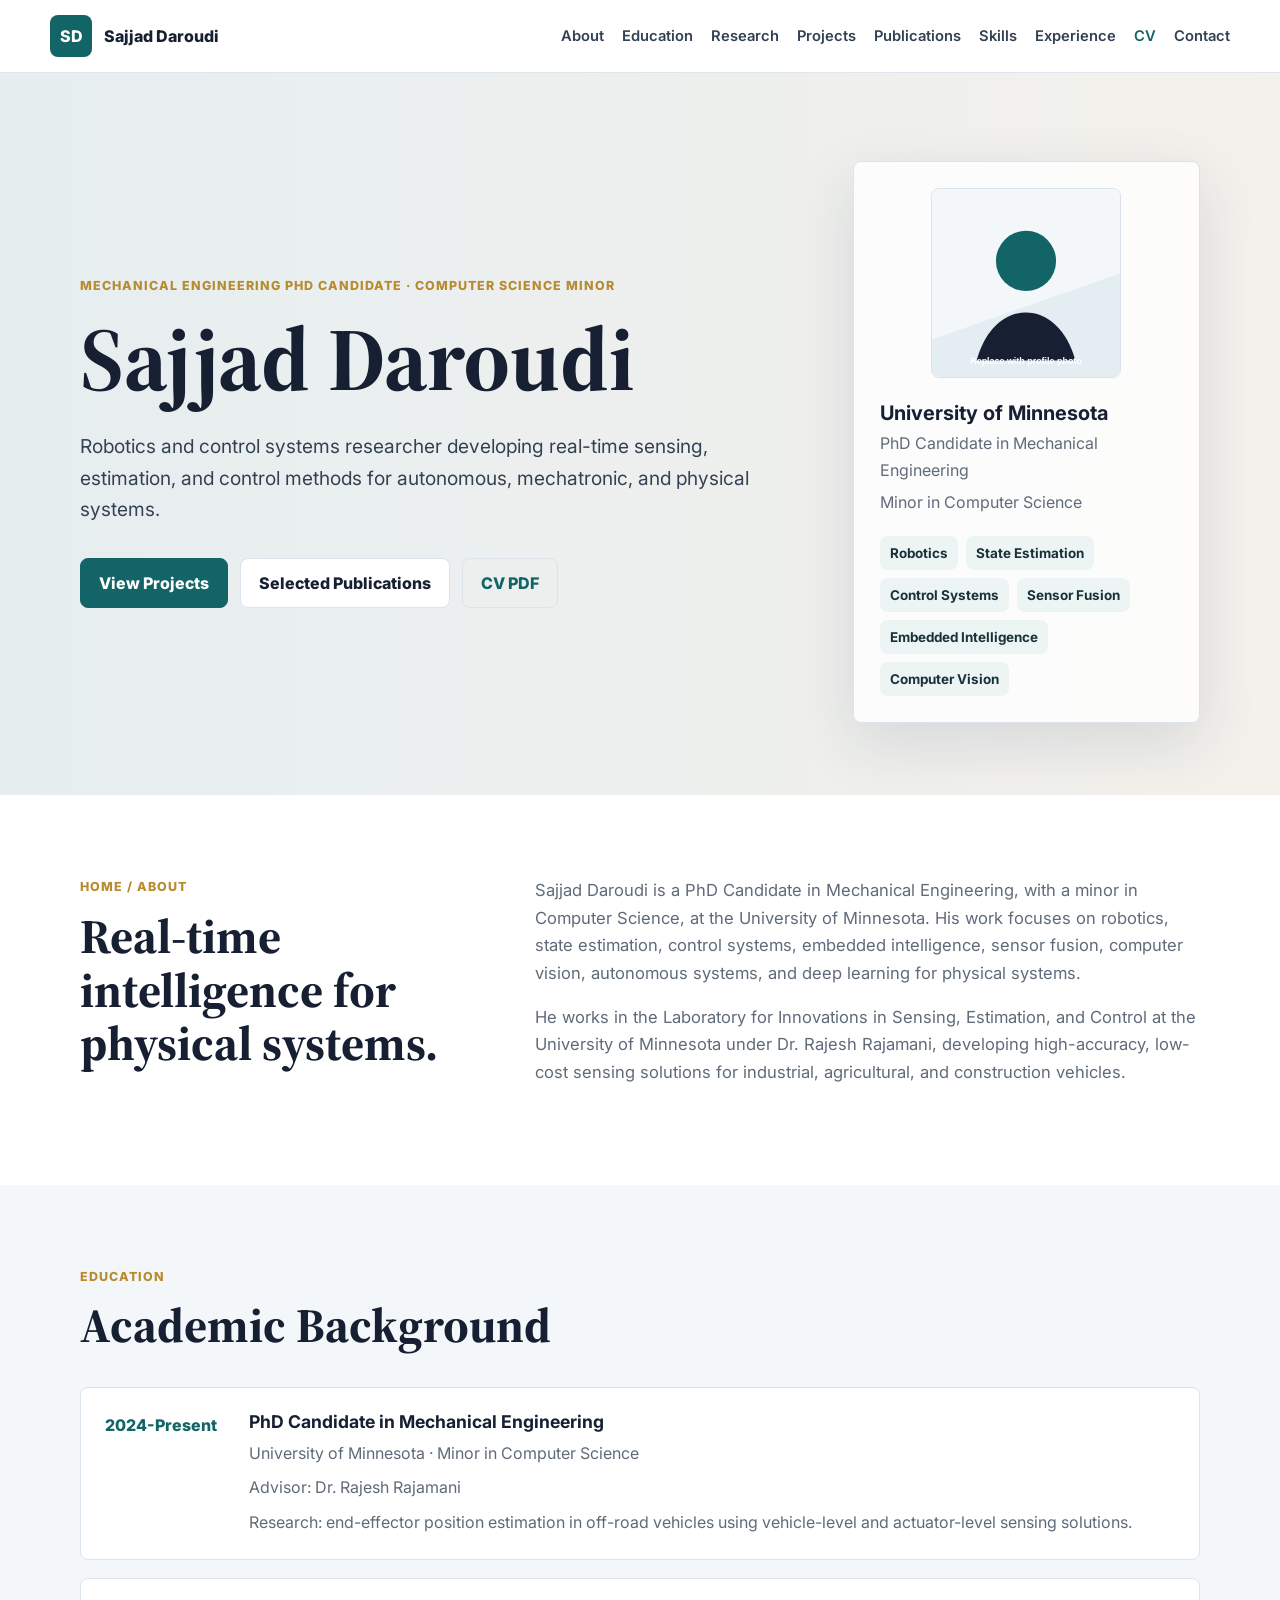
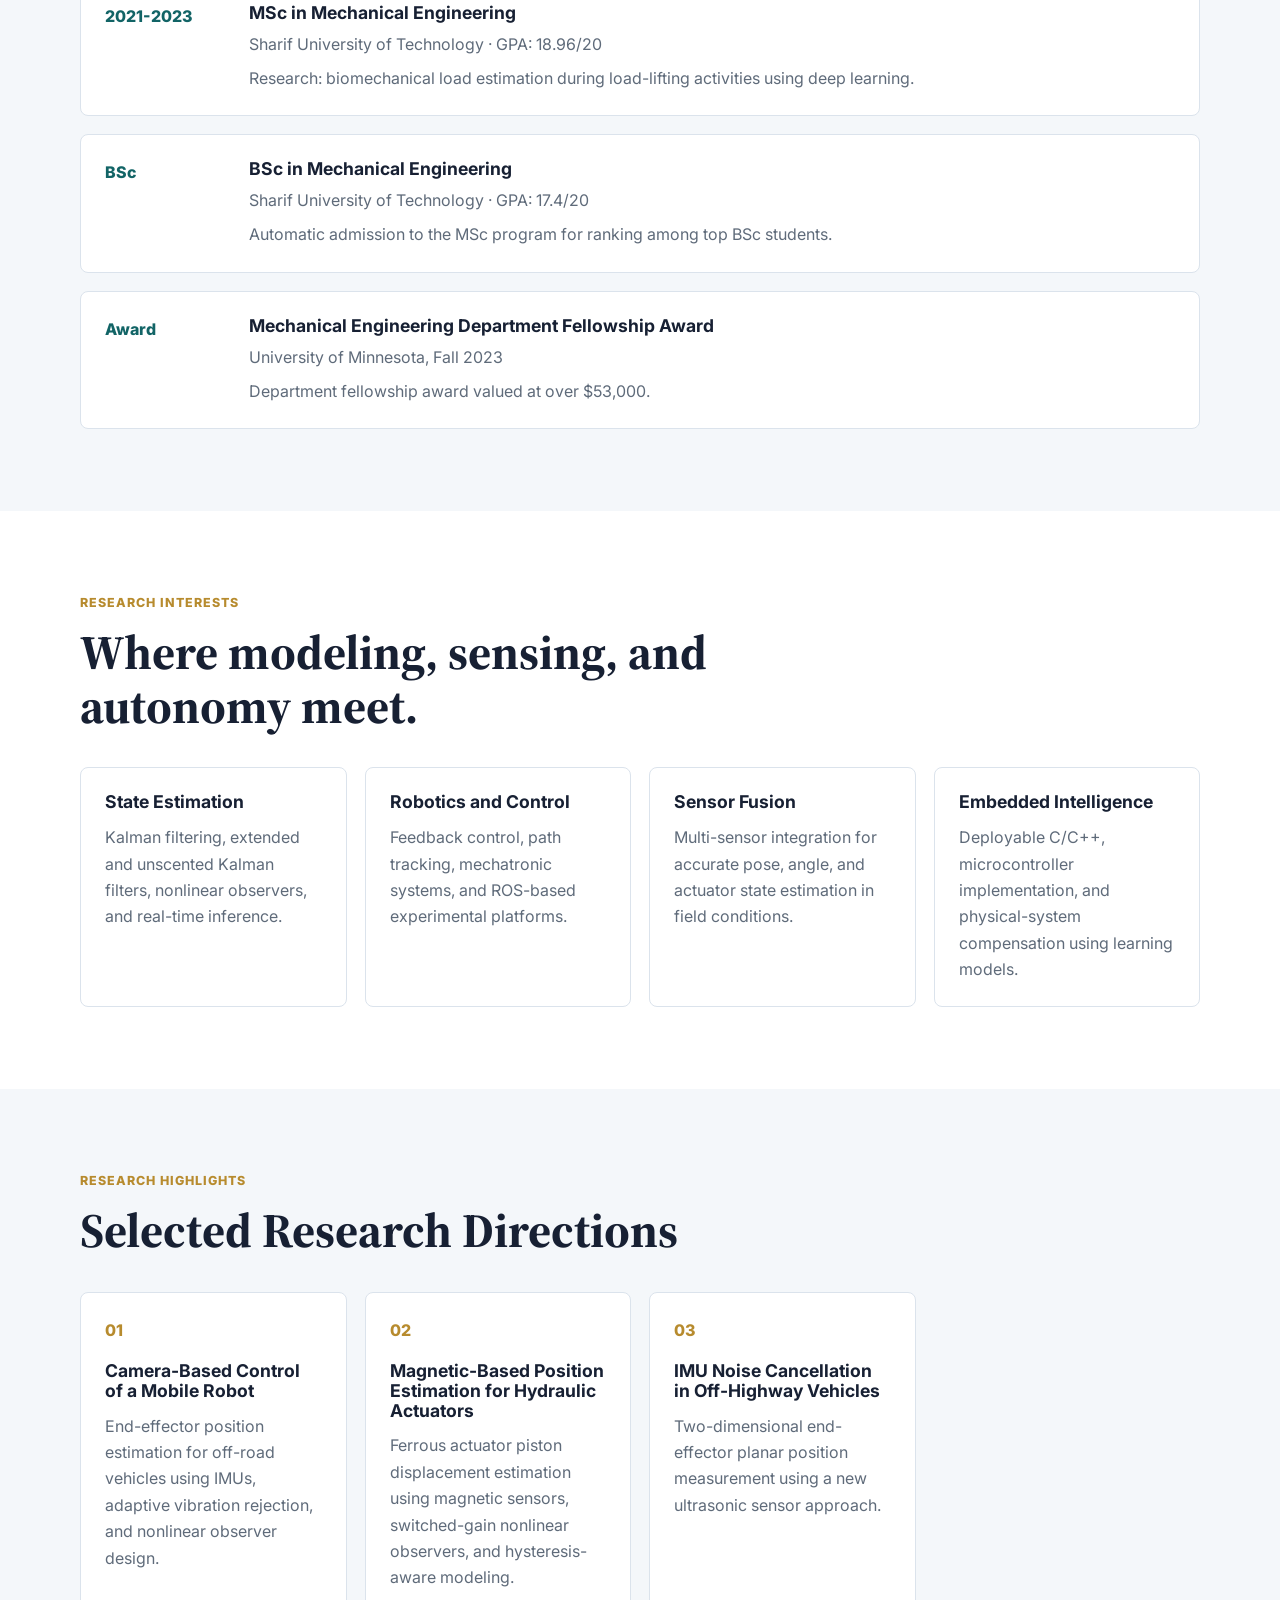
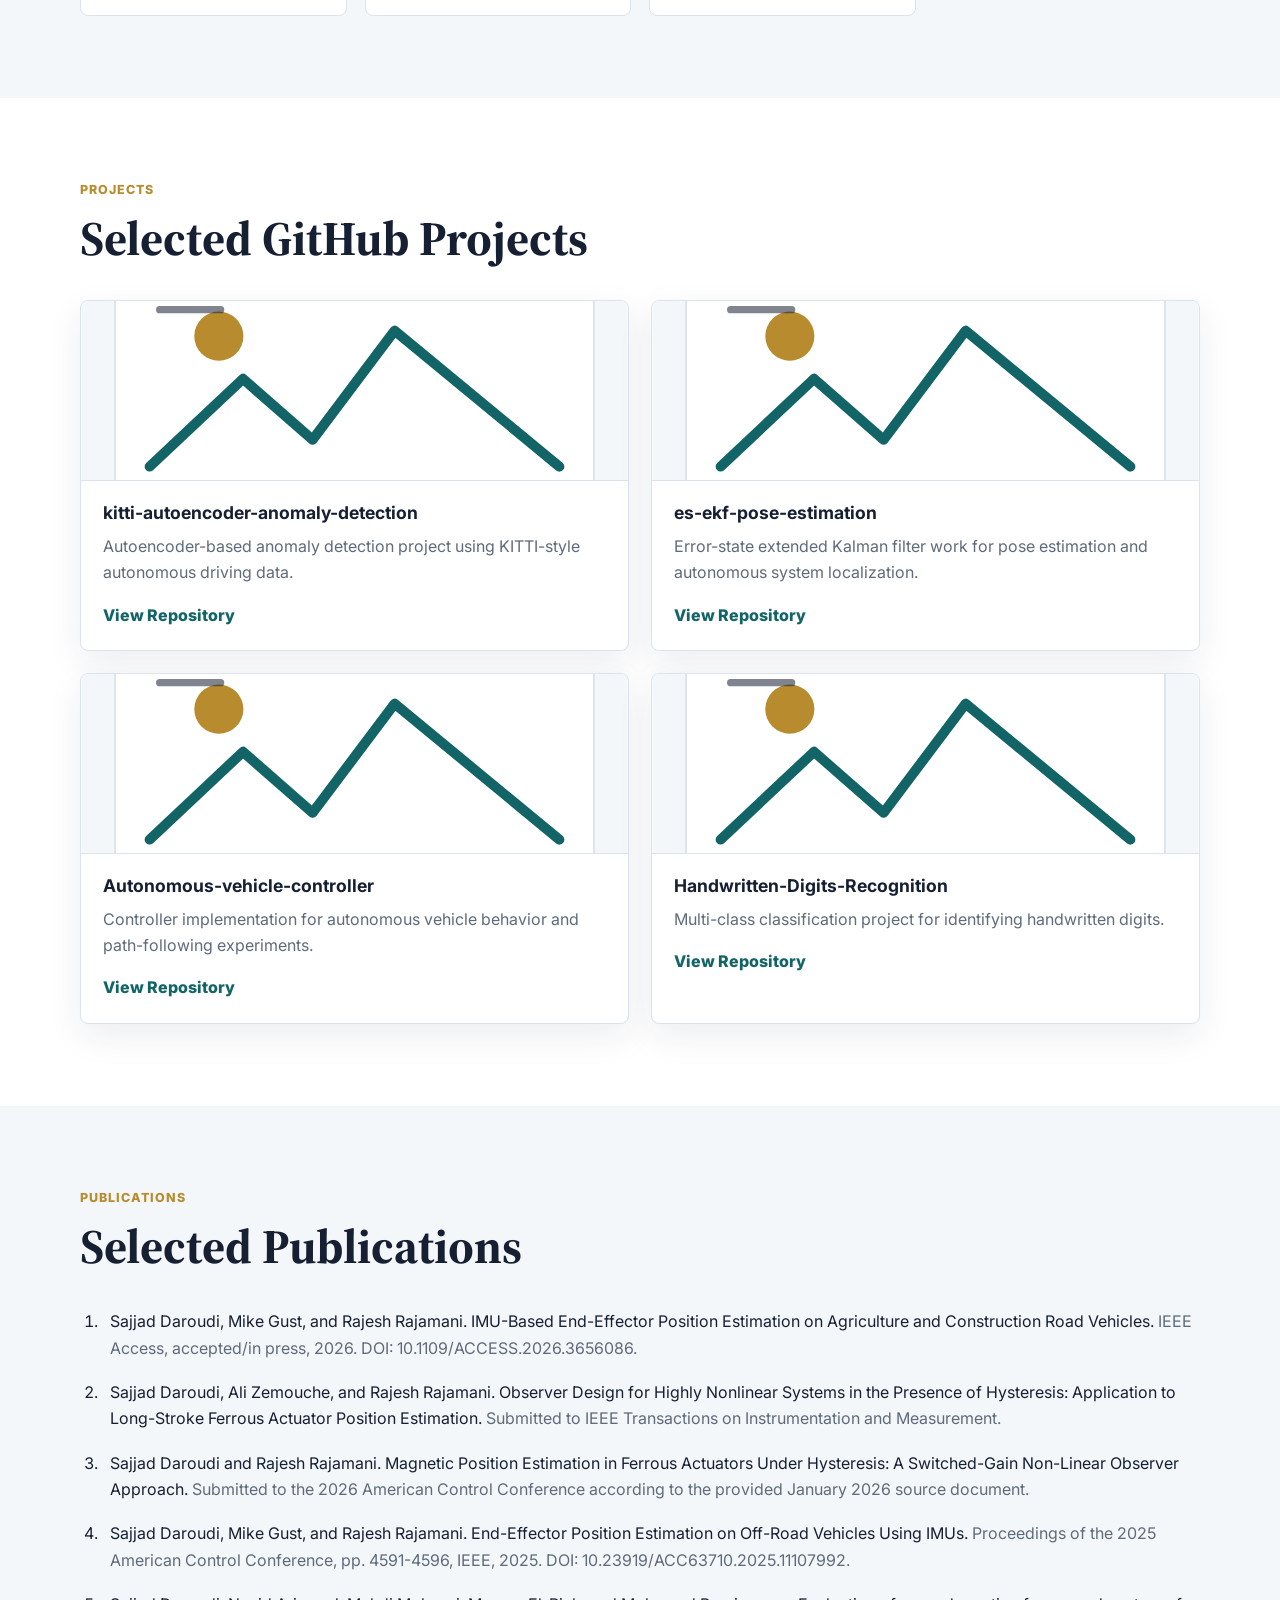
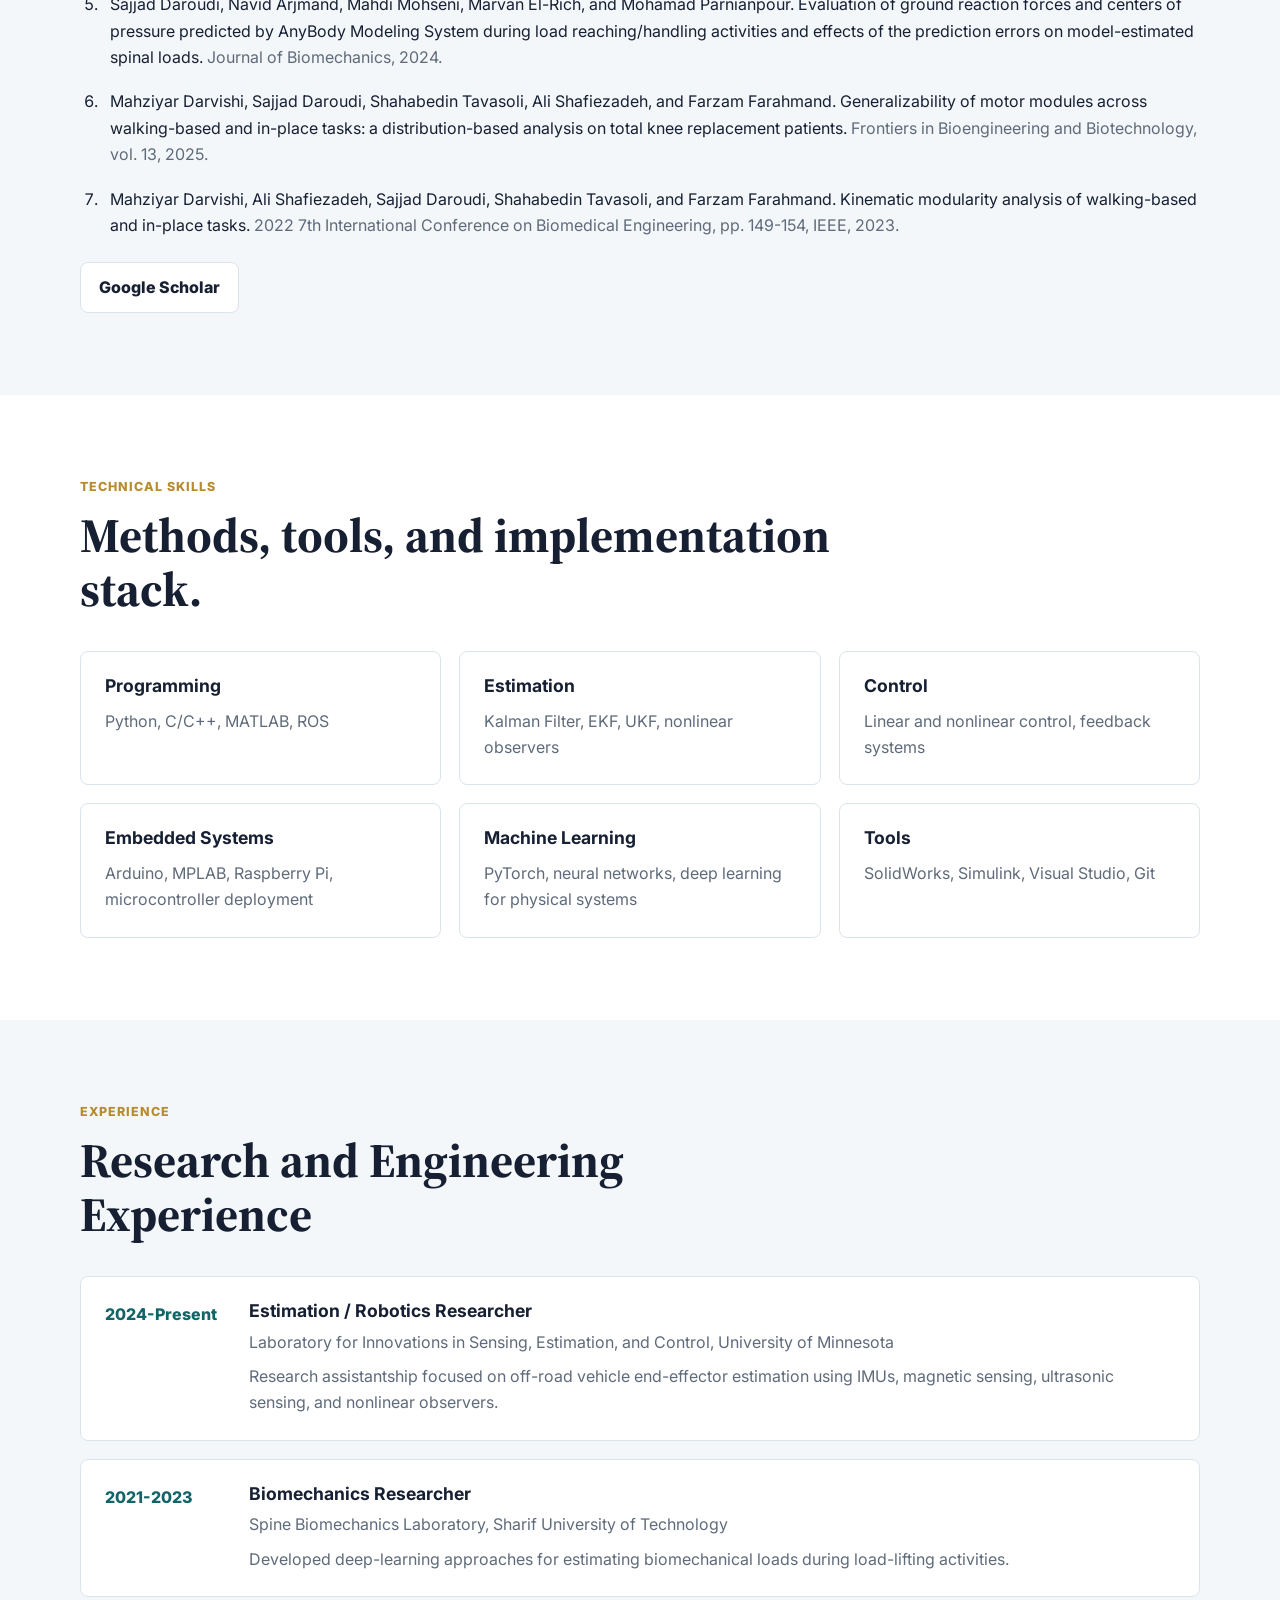
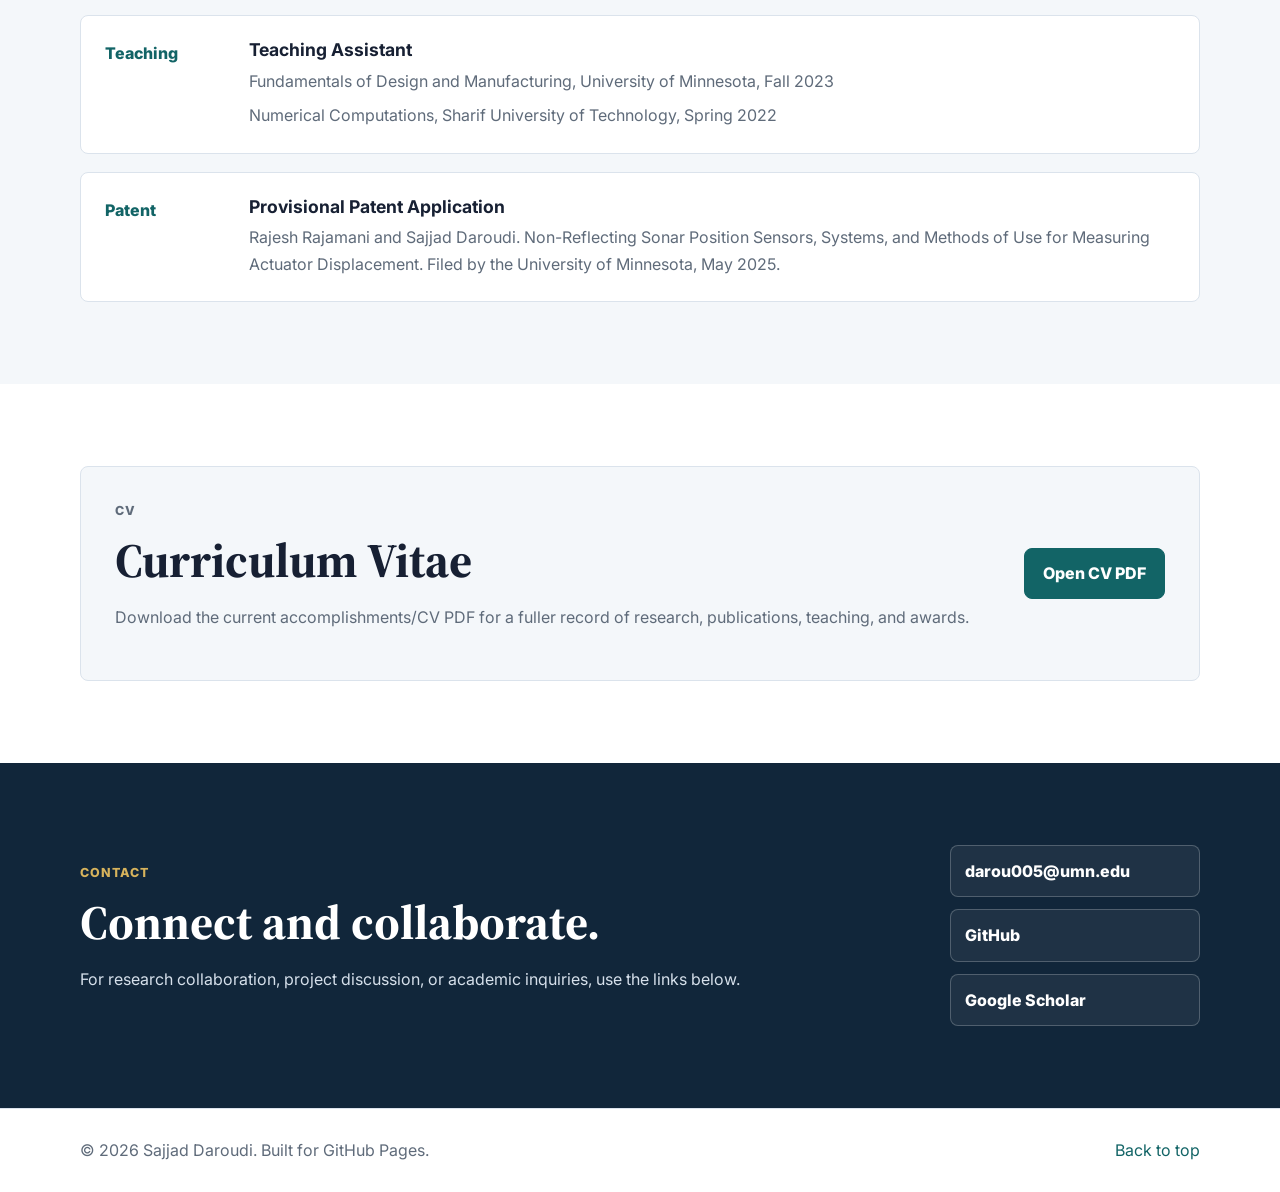
==== index.html @ 6f2cdea1 "Create portfolio website" ====
<!DOCTYPE html>
<html lang="en">
<head>
  <meta charset="UTF-8">
  <meta name="viewport" content="width=device-width, initial-scale=1.0">
  <meta name="description" content="Academic portfolio for Sajjad Daroudi, PhD Candidate in Mechanical Engineering at the University of Minnesota.">
  <title>Sajjad Daroudi | Robotics, Estimation, and Control</title>
  <link rel="preconnect" href="https://fonts.googleapis.com">
  <link rel="preconnect" href="https://fonts.gstatic.com" crossorigin>
  <link href="https://fonts.googleapis.com/css2?family=Inter:wght@400;500;600;700;800&family=Source+Serif+4:wght@600;700&display=swap" rel="stylesheet">
  <link rel="stylesheet" href="styles.css">
</head>
<body>
  <header class="site-header">
    <nav class="nav-shell" aria-label="Primary navigation">
      <a class="brand" href="#home" aria-label="Sajjad Daroudi home">
        <span class="brand-mark">SD</span>
        <span>Sajjad Daroudi</span>
      </a>
      <button class="nav-toggle" type="button" aria-expanded="false" aria-controls="site-menu">
        <span class="sr-only">Toggle navigation</span>
        <span></span>
        <span></span>
        <span></span>
      </button>
      <div class="nav-links" id="site-menu">
        <a href="#about">About</a>
        <a href="#education">Education</a>
        <a href="#research">Research</a>
        <a href="#projects">Projects</a>
        <a href="#publications">Publications</a>
        <a href="#skills">Skills</a>
        <a href="#experience">Experience</a>
        <a href="#cv">CV</a>
        <a href="#contact">Contact</a>
      </div>
    </nav>
  </header>

  <main>
    <section class="hero section-band" id="home">
      <div class="container hero-grid">
        <div class="hero-copy">
          <p class="eyebrow">Mechanical Engineering PhD Candidate · Computer Science Minor</p>
          <h1>Sajjad Daroudi</h1>
          <p class="lead">
            Robotics and control systems researcher developing real-time sensing,
            estimation, and control methods for autonomous, mechatronic, and
            physical systems.
          </p>
          <div class="hero-actions" aria-label="Primary links">
            <a class="button primary" href="#projects">View Projects</a>
            <a class="button secondary" href="#publications">Selected Publications</a>
            <a class="button ghost" href="assets/Sajjad_Daroudi_CV.pdf">CV PDF</a>
          </div>
        </div>
        <aside class="profile-panel" aria-label="Profile summary">
          <img class="profile-photo" src="assets/profile-placeholder.svg" alt="Profile photo placeholder for Sajjad Daroudi">
          <div>
            <h2>University of Minnesota</h2>
            <p>PhD Candidate in Mechanical Engineering</p>
            <p>Minor in Computer Science</p>
          </div>
          <div class="focus-list">
            <span>Robotics</span>
            <span>State Estimation</span>
            <span>Control Systems</span>
            <span>Sensor Fusion</span>
            <span>Embedded Intelligence</span>
            <span>Computer Vision</span>
          </div>
        </aside>
      </div>
    </section>

    <section class="section" id="about">
      <div class="container two-column">
        <div>
          <p class="section-kicker">Home / About</p>
          <h2>Real-time intelligence for physical systems.</h2>
        </div>
        <div class="content-block">
          <p>
            Sajjad Daroudi is a PhD Candidate in Mechanical Engineering, with a
            minor in Computer Science, at the University of Minnesota. His work
            focuses on robotics, state estimation, control systems, embedded
            intelligence, sensor fusion, computer vision, autonomous systems,
            and deep learning for physical systems.
          </p>
          <p>
            He works in the Laboratory for Innovations in Sensing, Estimation,
            and Control at the University of Minnesota under Dr. Rajesh Rajamani,
            developing high-accuracy, low-cost sensing solutions for industrial,
            agricultural, and construction vehicles.
          </p>
        </div>
      </div>
    </section>

    <section class="section muted" id="education">
      <div class="container">
        <div class="section-heading">
          <p class="section-kicker">Education</p>
          <h2>Academic Background</h2>
        </div>
        <div class="timeline">
          <article class="timeline-item">
            <span class="timeline-date">2024-Present</span>
            <div>
              <h3>PhD Candidate in Mechanical Engineering</h3>
              <p>University of Minnesota · Minor in Computer Science</p>
              <p>Advisor: Dr. Rajesh Rajamani</p>
              <p>Research: end-effector position estimation in off-road vehicles using vehicle-level and actuator-level sensing solutions.</p>
            </div>
          </article>
          <article class="timeline-item">
            <span class="timeline-date">2021-2023</span>
            <div>
              <h3>MSc in Mechanical Engineering</h3>
              <p>Sharif University of Technology · GPA: 18.96/20</p>
              <p>Research: biomechanical load estimation during load-lifting activities using deep learning.</p>
            </div>
          </article>
          <article class="timeline-item">
            <span class="timeline-date">BSc</span>
            <div>
              <h3>BSc in Mechanical Engineering</h3>
              <p>Sharif University of Technology · GPA: 17.4/20</p>
              <p>Automatic admission to the MSc program for ranking among top BSc students.</p>
            </div>
          </article>
          <article class="timeline-item">
            <span class="timeline-date">Award</span>
            <div>
              <h3>Mechanical Engineering Department Fellowship Award</h3>
              <p>University of Minnesota, Fall 2023</p>
              <p>Department fellowship award valued at over $53,000.</p>
            </div>
          </article>
        </div>
      </div>
    </section>

    <section class="section" id="research">
      <div class="container">
        <div class="section-heading">
          <p class="section-kicker">Research Interests</p>
          <h2>Where modeling, sensing, and autonomy meet.</h2>
        </div>
        <div class="interest-grid">
          <article>
            <h3>State Estimation</h3>
            <p>Kalman filtering, extended and unscented Kalman filters, nonlinear observers, and real-time inference.</p>
          </article>
          <article>
            <h3>Robotics and Control</h3>
            <p>Feedback control, path tracking, mechatronic systems, and ROS-based experimental platforms.</p>
          </article>
          <article>
            <h3>Sensor Fusion</h3>
            <p>Multi-sensor integration for accurate pose, angle, and actuator state estimation in field conditions.</p>
          </article>
          <article>
            <h3>Embedded Intelligence</h3>
            <p>Deployable C/C++, microcontroller implementation, and physical-system compensation using learning models.</p>
          </article>
        </div>
      </div>
    </section>

    <section class="section muted" id="highlights">
      <div class="container">
        <div class="section-heading">
          <p class="section-kicker">Research Highlights</p>
          <h2>Selected Research Directions</h2>
        </div>
        <div class="highlight-grid">
          <article class="highlight-card">
            <span>01</span>
            <h3>Camera-Based Control of a Mobile Robot</h3>
            <p>End-effector position estimation for off-road vehicles using IMUs, adaptive vibration rejection, and nonlinear observer design.</p>
          </article>
          <article class="highlight-card">
            <span>02</span>
            <h3>Magnetic-Based Position Estimation for Hydraulic Actuators</h3>
            <p>Ferrous actuator piston displacement estimation using magnetic sensors, switched-gain nonlinear observers, and hysteresis-aware modeling.</p>
          </article>
          <article class="highlight-card">
            <span>03</span>
            <h3>IMU Noise Cancellation in Off-Highway Vehicles</h3>
            <p>Two-dimensional end-effector planar position measurement using a new ultrasonic sensor approach.</p>
          </article>
        </div>
      </div>
    </section>

    <section class="section" id="projects">
      <div class="container">
        <div class="section-heading">
          <p class="section-kicker">Projects</p>
          <h2>Selected GitHub Projects</h2>
        </div>
        <div class="project-grid">
          <article class="project-card">
            <img src="assets/project-placeholder.svg" alt="Project image placeholder">
            <div>
              <h3>kitti-autoencoder-anomaly-detection</h3>
              <p>Autoencoder-based anomaly detection project using KITTI-style autonomous driving data.</p>
              <a href="https://github.com/SajjadDaroudi/kitti-autoencoder-anomaly-detection">View Repository</a>
            </div>
          </article>
          <article class="project-card">
            <img src="assets/project-placeholder.svg" alt="Project image placeholder">
            <div>
              <h3>es-ekf-pose-estimation</h3>
              <p>Error-state extended Kalman filter work for pose estimation and autonomous system localization.</p>
              <a href="https://github.com/SajjadDaroudi/es-ekf-pose-estimation">View Repository</a>
            </div>
          </article>
          <article class="project-card">
            <img src="assets/project-placeholder.svg" alt="Project image placeholder">
            <div>
              <h3>Autonomous-vehicle-controller</h3>
              <p>Controller implementation for autonomous vehicle behavior and path-following experiments.</p>
              <a href="https://github.com/SajjadDaroudi/Autonomous-vehicle-controller">View Repository</a>
            </div>
          </article>
          <article class="project-card">
            <img src="assets/project-placeholder.svg" alt="Project image placeholder">
            <div>
              <h3>Handwritten-Digits-Recognition</h3>
              <p>Multi-class classification project for identifying handwritten digits.</p>
              <a href="https://github.com/SajjadDaroudi/Handwritten-Digits-Recognition">View Repository</a>
            </div>
          </article>
        </div>
      </div>
    </section>

    <section class="section muted" id="publications">
      <div class="container">
        <div class="section-heading">
          <p class="section-kicker">Publications</p>
          <h2>Selected Publications</h2>
        </div>
        <ol class="publication-list">
          <li>Sajjad Daroudi, Mike Gust, and Rajesh Rajamani. IMU-Based End-Effector Position Estimation on Agriculture and Construction Road Vehicles. <span>IEEE Access, accepted/in press, 2026. DOI: 10.1109/ACCESS.2026.3656086.</span></li>
          <li>Sajjad Daroudi, Ali Zemouche, and Rajesh Rajamani. Observer Design for Highly Nonlinear Systems in the Presence of Hysteresis: Application to Long-Stroke Ferrous Actuator Position Estimation. <span>Submitted to IEEE Transactions on Instrumentation and Measurement.</span></li>
          <li>Sajjad Daroudi and Rajesh Rajamani. Magnetic Position Estimation in Ferrous Actuators Under Hysteresis: A Switched-Gain Non-Linear Observer Approach. <span>Submitted to the 2026 American Control Conference according to the provided January 2026 source document.</span></li>
          <li>Sajjad Daroudi, Mike Gust, and Rajesh Rajamani. End-Effector Position Estimation on Off-Road Vehicles Using IMUs. <span>Proceedings of the 2025 American Control Conference, pp. 4591-4596, IEEE, 2025. DOI: 10.23919/ACC63710.2025.11107992.</span></li>
          <li>Sajjad Daroudi, Navid Arjmand, Mahdi Mohseni, Marvan El-Rich, and Mohamad Parnianpour. Evaluation of ground reaction forces and centers of pressure predicted by AnyBody Modeling System during load reaching/handling activities and effects of the prediction errors on model-estimated spinal loads. <span>Journal of Biomechanics, 2024.</span></li>
          <li>Mahziyar Darvishi, Sajjad Daroudi, Shahabedin Tavasoli, Ali Shafiezadeh, and Farzam Farahmand. Generalizability of motor modules across walking-based and in-place tasks: a distribution-based analysis on total knee replacement patients. <span>Frontiers in Bioengineering and Biotechnology, vol. 13, 2025.</span></li>
          <li>Mahziyar Darvishi, Ali Shafiezadeh, Sajjad Daroudi, Shahabedin Tavasoli, and Farzam Farahmand. Kinematic modularity analysis of walking-based and in-place tasks. <span>2022 7th International Conference on Biomedical Engineering, pp. 149-154, IEEE, 2023.</span></li>
        </ol>
        <div class="publication-actions">
          <a class="button secondary" href="https://scholar.google.com/citations?user=tFuZYSwAAAAJ&hl=en">Google Scholar</a>
        </div>
      </div>
    </section>

    <section class="section" id="skills">
      <div class="container">
        <div class="section-heading">
          <p class="section-kicker">Technical Skills</p>
          <h2>Methods, tools, and implementation stack.</h2>
        </div>
        <div class="skills-grid">
          <div>
            <h3>Programming</h3>
            <p>Python, C/C++, MATLAB, ROS</p>
          </div>
          <div>
            <h3>Estimation</h3>
            <p>Kalman Filter, EKF, UKF, nonlinear observers</p>
          </div>
          <div>
            <h3>Control</h3>
            <p>Linear and nonlinear control, feedback systems</p>
          </div>
          <div>
            <h3>Embedded Systems</h3>
            <p>Arduino, MPLAB, Raspberry Pi, microcontroller deployment</p>
          </div>
          <div>
            <h3>Machine Learning</h3>
            <p>PyTorch, neural networks, deep learning for physical systems</p>
          </div>
          <div>
            <h3>Tools</h3>
            <p>SolidWorks, Simulink, Visual Studio, Git</p>
          </div>
        </div>
      </div>
    </section>

    <section class="section muted" id="experience">
      <div class="container">
        <div class="section-heading">
          <p class="section-kicker">Experience</p>
          <h2>Research and Engineering Experience</h2>
        </div>
        <div class="timeline">
          <article class="timeline-item">
            <span class="timeline-date">2024-Present</span>
            <div>
              <h3>Estimation / Robotics Researcher</h3>
              <p>Laboratory for Innovations in Sensing, Estimation, and Control, University of Minnesota</p>
              <p>Research assistantship focused on off-road vehicle end-effector estimation using IMUs, magnetic sensing, ultrasonic sensing, and nonlinear observers.</p>
            </div>
          </article>
          <article class="timeline-item">
            <span class="timeline-date">2021-2023</span>
            <div>
              <h3>Biomechanics Researcher</h3>
              <p>Spine Biomechanics Laboratory, Sharif University of Technology</p>
              <p>Developed deep-learning approaches for estimating biomechanical loads during load-lifting activities.</p>
            </div>
          </article>
          <article class="timeline-item">
            <span class="timeline-date">Teaching</span>
            <div>
              <h3>Teaching Assistant</h3>
              <p>Fundamentals of Design and Manufacturing, University of Minnesota, Fall 2023</p>
              <p>Numerical Computations, Sharif University of Technology, Spring 2022</p>
            </div>
          </article>
          <article class="timeline-item">
            <span class="timeline-date">Patent</span>
            <div>
              <h3>Provisional Patent Application</h3>
              <p>Rajesh Rajamani and Sajjad Daroudi. Non-Reflecting Sonar Position Sensors, Systems, and Methods of Use for Measuring Actuator Displacement. Filed by the University of Minnesota, May 2025.</p>
            </div>
          </article>
        </div>
      </div>
    </section>

    <section class="section" id="cv">
      <div class="container cv-panel">
        <div>
          <p class="section-kicker">CV</p>
          <h2>Curriculum Vitae</h2>
          <p>Download the current accomplishments/CV PDF for a fuller record of research, publications, teaching, and awards.</p>
        </div>
        <a class="button primary" href="assets/Sajjad_Daroudi_CV.pdf">Open CV PDF</a>
      </div>
    </section>

    <section class="section contact-section" id="contact">
      <div class="container contact-grid">
        <div>
          <p class="section-kicker">Contact</p>
          <h2>Connect and collaborate.</h2>
          <p>For research collaboration, project discussion, or academic inquiries, use the links below.</p>
        </div>
        <div class="contact-links">
          <a href="mailto:darou005@umn.edu">darou005@umn.edu</a>
          <a href="https://github.com/SajjadDaroudi">GitHub</a>
          <a href="https://scholar.google.com/citations?user=tFuZYSwAAAAJ&hl=en">Google Scholar</a>
        </div>
      </div>
    </section>
  </main>

  <footer class="site-footer">
    <div class="container footer-inner">
      <p>&copy; 2026 Sajjad Daroudi. Built for GitHub Pages.</p>
      <a href="#home">Back to top</a>
    </div>
  </footer>

  <script src="script.js"></script>
</body>
</html>
---- styles.css ----
:root {
  --ink: #172033;
  --muted: #5f6b7a;
  --line: #dbe3ec;
  --paper: #ffffff;
  --soft: #f4f7fa;
  --accent: #126466;
  --accent-strong: #0b4f52;
  --gold: #b78b2e;
  --shadow: 0 20px 60px rgba(24, 39, 75, 0.12);
}

* {
  box-sizing: border-box;
}

html {
  scroll-behavior: smooth;
}

body {
  margin: 0;
  color: var(--ink);
  background: var(--paper);
  font-family: "Inter", Arial, sans-serif;
  line-height: 1.65;
}

img {
  max-width: 100%;
  display: block;
}

a {
  color: var(--accent);
  text-decoration: none;
}

a:hover {
  color: var(--accent-strong);
}

.container {
  width: min(1120px, calc(100% - 40px));
  margin: 0 auto;
}

.sr-only {
  position: absolute;
  width: 1px;
  height: 1px;
  padding: 0;
  margin: -1px;
  overflow: hidden;
  clip: rect(0, 0, 0, 0);
  white-space: nowrap;
  border: 0;
}

.site-header {
  position: sticky;
  top: 0;
  z-index: 10;
  background: rgba(255, 255, 255, 0.94);
  border-bottom: 1px solid rgba(219, 227, 236, 0.9);
  backdrop-filter: blur(16px);
}

.nav-shell {
  width: min(1180px, calc(100% - 32px));
  min-height: 72px;
  margin: 0 auto;
  display: flex;
  align-items: center;
  justify-content: space-between;
  gap: 24px;
}

.brand {
  display: inline-flex;
  align-items: center;
  gap: 12px;
  color: var(--ink);
  font-weight: 800;
  letter-spacing: 0;
}

.brand-mark {
  width: 42px;
  height: 42px;
  display: inline-grid;
  place-items: center;
  border-radius: 8px;
  color: #fff;
  background: var(--accent);
  font-weight: 800;
}

.nav-links {
  display: flex;
  align-items: center;
  gap: 18px;
  font-size: 0.92rem;
  font-weight: 600;
}

.nav-links a {
  color: #334155;
}

.nav-links a.active,
.nav-links a:hover {
  color: var(--accent);
}

.nav-toggle {
  display: none;
  width: 44px;
  height: 44px;
  border: 1px solid var(--line);
  border-radius: 8px;
  background: #fff;
}

.nav-toggle span:not(.sr-only) {
  display: block;
  width: 18px;
  height: 2px;
  margin: 4px auto;
  background: var(--ink);
}

.section-band {
  background:
    linear-gradient(90deg, rgba(18, 100, 102, 0.08), rgba(183, 139, 46, 0.08)),
    #f8fafc;
}

.hero {
  padding: 88px 0 72px;
}

.hero-grid {
  display: grid;
  grid-template-columns: minmax(0, 1.35fr) minmax(300px, 0.65fr);
  align-items: center;
  gap: 52px;
}

.eyebrow,
.section-kicker {
  margin: 0 0 12px;
  color: var(--gold);
  font-weight: 800;
  text-transform: uppercase;
  font-size: 0.78rem;
  letter-spacing: 0.08em;
}

h1,
h2,
h3 {
  margin: 0;
  line-height: 1.12;
}

h1,
h2 {
  font-family: "Source Serif 4", Georgia, serif;
}

h1 {
  max-width: 840px;
  font-size: clamp(3rem, 7vw, 5.6rem);
}

h2 {
  font-size: clamp(2rem, 4vw, 3rem);
}

h3 {
  font-size: 1.1rem;
}

.lead {
  max-width: 740px;
  margin: 22px 0 0;
  color: #344154;
  font-size: 1.2rem;
}

.hero-actions {
  display: flex;
  flex-wrap: wrap;
  gap: 12px;
  margin-top: 32px;
}

.button {
  min-height: 46px;
  display: inline-flex;
  align-items: center;
  justify-content: center;
  padding: 11px 18px;
  border-radius: 8px;
  border: 1px solid var(--line);
  font-weight: 800;
}

.button.primary {
  color: #fff;
  background: var(--accent);
  border-color: var(--accent);
}

.button.primary:hover {
  color: #fff;
  background: var(--accent-strong);
}

.button.secondary {
  color: var(--ink);
  background: #fff;
}

.button.ghost {
  color: var(--accent);
  background: transparent;
}

.profile-panel {
  padding: 26px;
  border: 1px solid var(--line);
  border-radius: 8px;
  background: rgba(255, 255, 255, 0.82);
  box-shadow: var(--shadow);
}

.profile-photo {
  width: 190px;
  aspect-ratio: 1;
  margin: 0 auto 24px;
  border-radius: 8px;
  object-fit: cover;
  border: 1px solid var(--line);
}

.profile-panel h2 {
  font-family: "Inter", Arial, sans-serif;
  font-size: 1.25rem;
}

.profile-panel p {
  margin: 6px 0;
  color: var(--muted);
}

.focus-list {
  display: flex;
  flex-wrap: wrap;
  gap: 8px;
  margin-top: 20px;
}

.focus-list span {
  padding: 6px 10px;
  border-radius: 8px;
  color: #18323a;
  background: #edf4f4;
  font-size: 0.84rem;
  font-weight: 700;
}

.section {
  padding: 82px 0;
}

.muted {
  background: var(--soft);
}

.two-column {
  display: grid;
  grid-template-columns: minmax(240px, 0.75fr) minmax(0, 1.25fr);
  gap: 56px;
}

.content-block p,
.section-heading + p {
  margin-top: 0;
  color: var(--muted);
  font-size: 1.04rem;
}

.section-heading {
  max-width: 780px;
  margin-bottom: 34px;
}

.timeline {
  display: grid;
  gap: 18px;
}

.timeline-item {
  display: grid;
  grid-template-columns: 120px 1fr;
  gap: 24px;
  padding: 24px;
  border: 1px solid var(--line);
  border-radius: 8px;
  background: #fff;
}

.timeline-date {
  color: var(--accent);
  font-weight: 800;
}

.timeline-item p {
  margin: 8px 0 0;
  color: var(--muted);
}

.placeholder {
  color: #7a6a3a;
  font-style: italic;
}

.interest-grid,
.highlight-grid,
.skills-grid {
  display: grid;
  grid-template-columns: repeat(4, 1fr);
  gap: 18px;
}

.interest-grid article,
.highlight-card,
.skills-grid div {
  padding: 24px;
  border: 1px solid var(--line);
  border-radius: 8px;
  background: #fff;
}

.interest-grid p,
.highlight-card p,
.skills-grid p {
  margin: 12px 0 0;
  color: var(--muted);
}

.highlight-card span {
  display: block;
  margin-bottom: 18px;
  color: var(--gold);
  font-weight: 800;
}

.project-grid {
  display: grid;
  grid-template-columns: repeat(2, 1fr);
  gap: 22px;
}

.project-card {
  overflow: hidden;
  border: 1px solid var(--line);
  border-radius: 8px;
  background: #fff;
  box-shadow: 0 12px 35px rgba(24, 39, 75, 0.08);
}

.project-card img {
  width: 100%;
  height: 180px;
  object-fit: cover;
  border-bottom: 1px solid var(--line);
}

.project-card div {
  padding: 22px;
}

.project-card p {
  margin: 10px 0 16px;
  color: var(--muted);
}

.project-card a {
  font-weight: 800;
}

.publication-list {
  display: grid;
  gap: 18px;
  margin: 0 0 18px;
  padding-left: 22px;
}

.publication-list li {
  padding-left: 8px;
}

.publication-list span {
  color: var(--muted);
}

.publication-actions {
  margin-top: 24px;
}

.skills-grid {
  grid-template-columns: repeat(3, 1fr);
}

.cv-panel,
.contact-grid,
.footer-inner {
  display: flex;
  align-items: center;
  justify-content: space-between;
  gap: 28px;
}

.cv-panel {
  padding: 34px;
  border: 1px solid var(--line);
  border-radius: 8px;
  background: var(--soft);
}

.cv-panel p,
.contact-grid p {
  color: var(--muted);
}

.contact-section {
  color: #fff;
  background: #11263a;
}

.contact-section .section-kicker {
  color: #d7b35c;
}

.contact-section p {
  color: #d6e0eb;
}

.contact-links {
  display: grid;
  gap: 12px;
  min-width: 250px;
}

.contact-links a {
  padding: 12px 14px;
  border: 1px solid rgba(255, 255, 255, 0.22);
  border-radius: 8px;
  color: #fff;
  background: rgba(255, 255, 255, 0.06);
  font-weight: 800;
}

.site-footer {
  padding: 28px 0;
  border-top: 1px solid var(--line);
  color: var(--muted);
}

.footer-inner p {
  margin: 0;
}

@media (max-width: 980px) {
  .hero-grid,
  .two-column,
  .contact-grid {
    grid-template-columns: 1fr;
  }

  .interest-grid,
  .highlight-grid,
  .skills-grid {
    grid-template-columns: repeat(2, 1fr);
  }

  .nav-toggle {
    display: block;
  }

  .nav-links {
    position: absolute;
    top: 72px;
    right: 16px;
    left: 16px;
    display: none;
    flex-direction: column;
    align-items: stretch;
    padding: 18px;
    border: 1px solid var(--line);
    border-radius: 8px;
    background: #fff;
    box-shadow: var(--shadow);
  }

  .nav-links.open {
    display: flex;
  }

  .nav-links a {
    padding: 8px 0;
  }
}

@media (max-width: 700px) {
  .container {
    width: min(100% - 28px, 1120px);
  }

  .hero,
  .section {
    padding: 58px 0;
  }

  .project-grid,
  .interest-grid,
  .highlight-grid,
  .skills-grid {
    grid-template-columns: 1fr;
  }

  .timeline-item,
  .cv-panel,
  .footer-inner {
    display: block;
  }

  .timeline-date {
    display: block;
    margin-bottom: 12px;
  }

  .cv-panel .button {
    margin-top: 18px;
    width: 100%;
  }

  .hero-actions .button {
    width: 100%;
  }
}
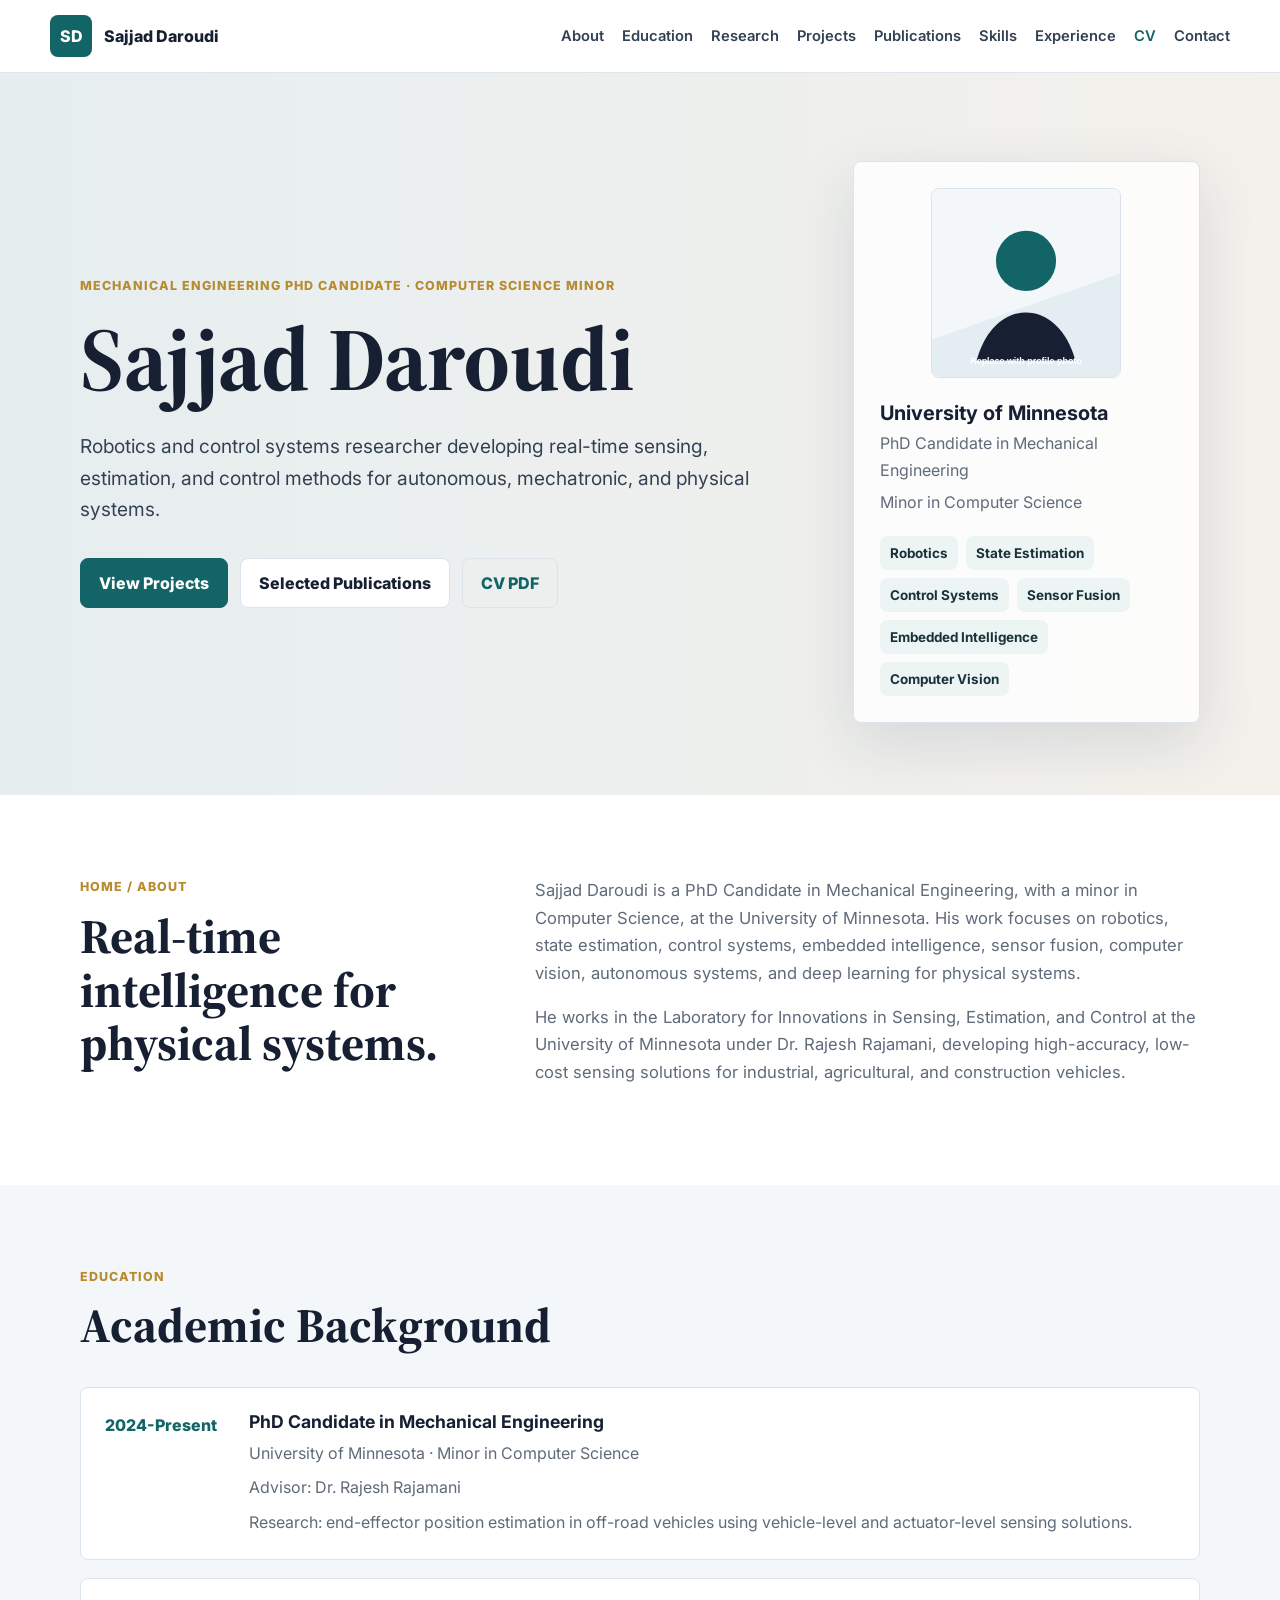
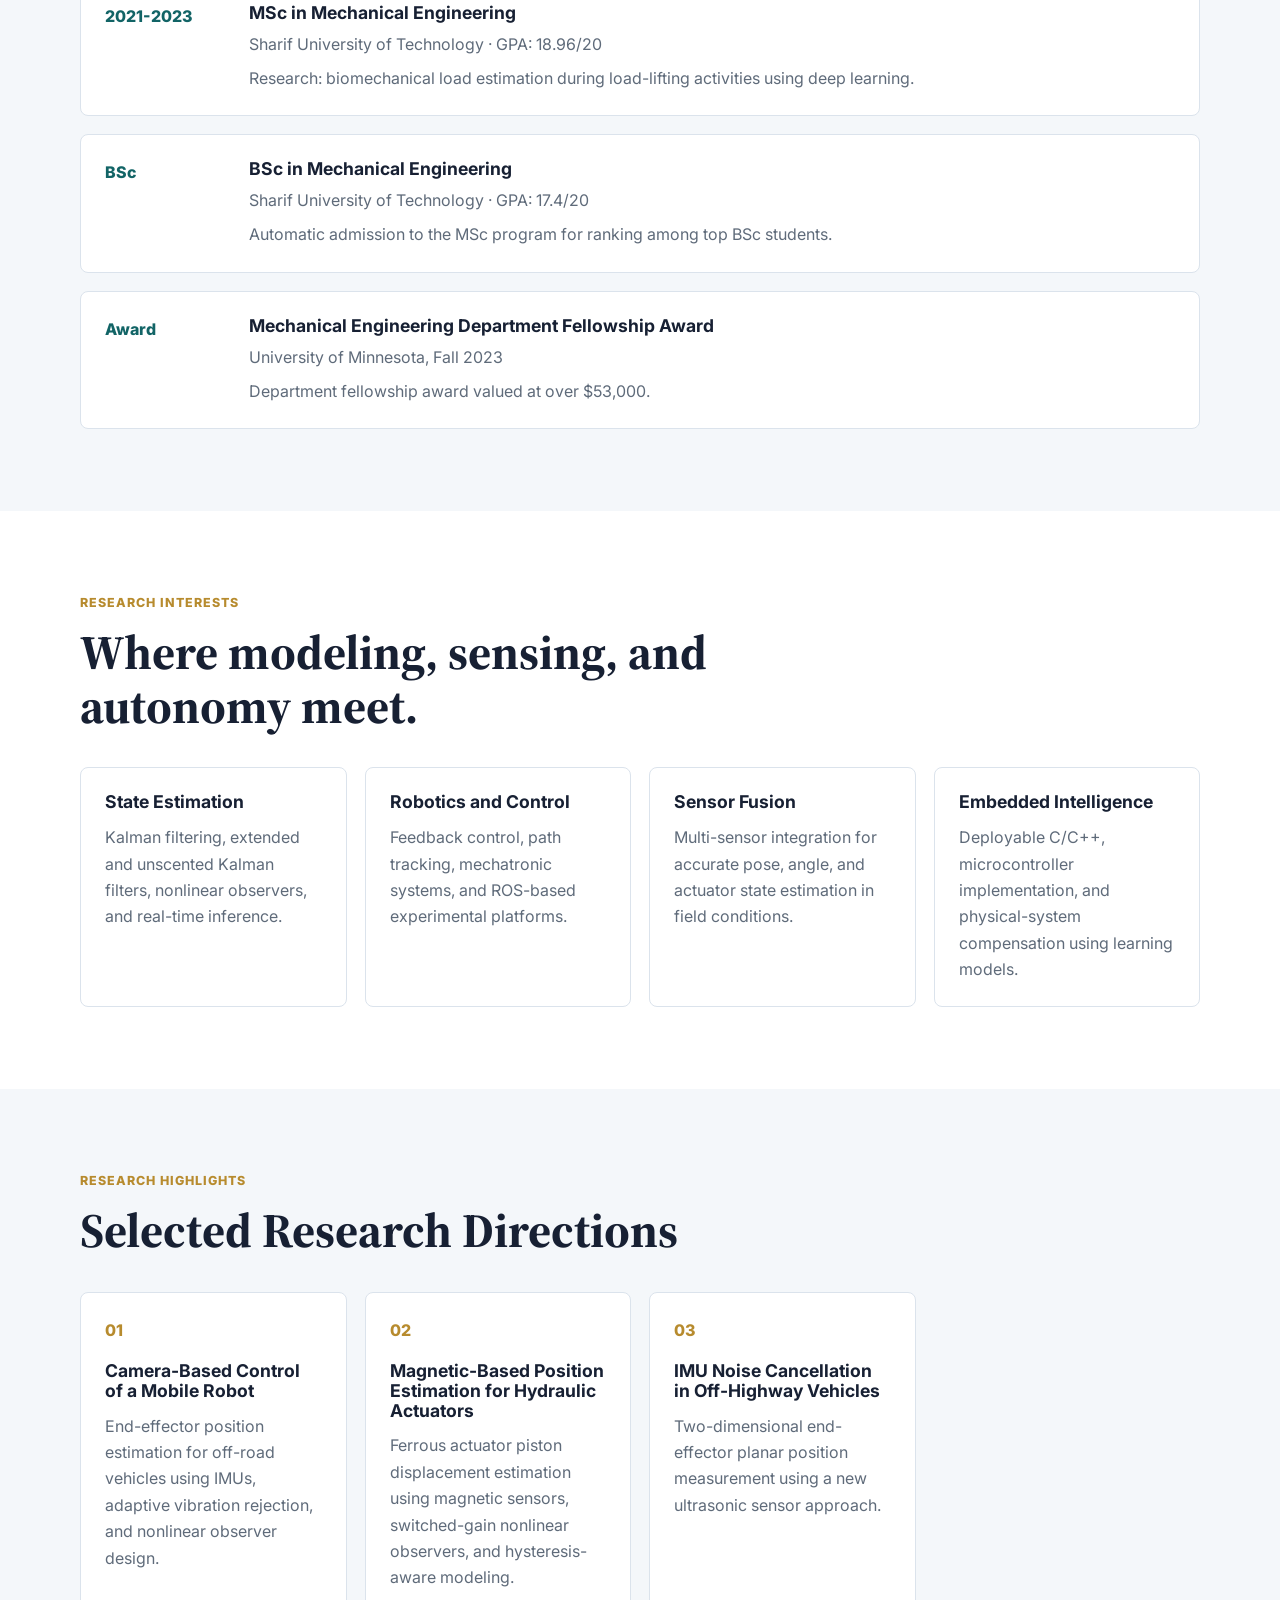
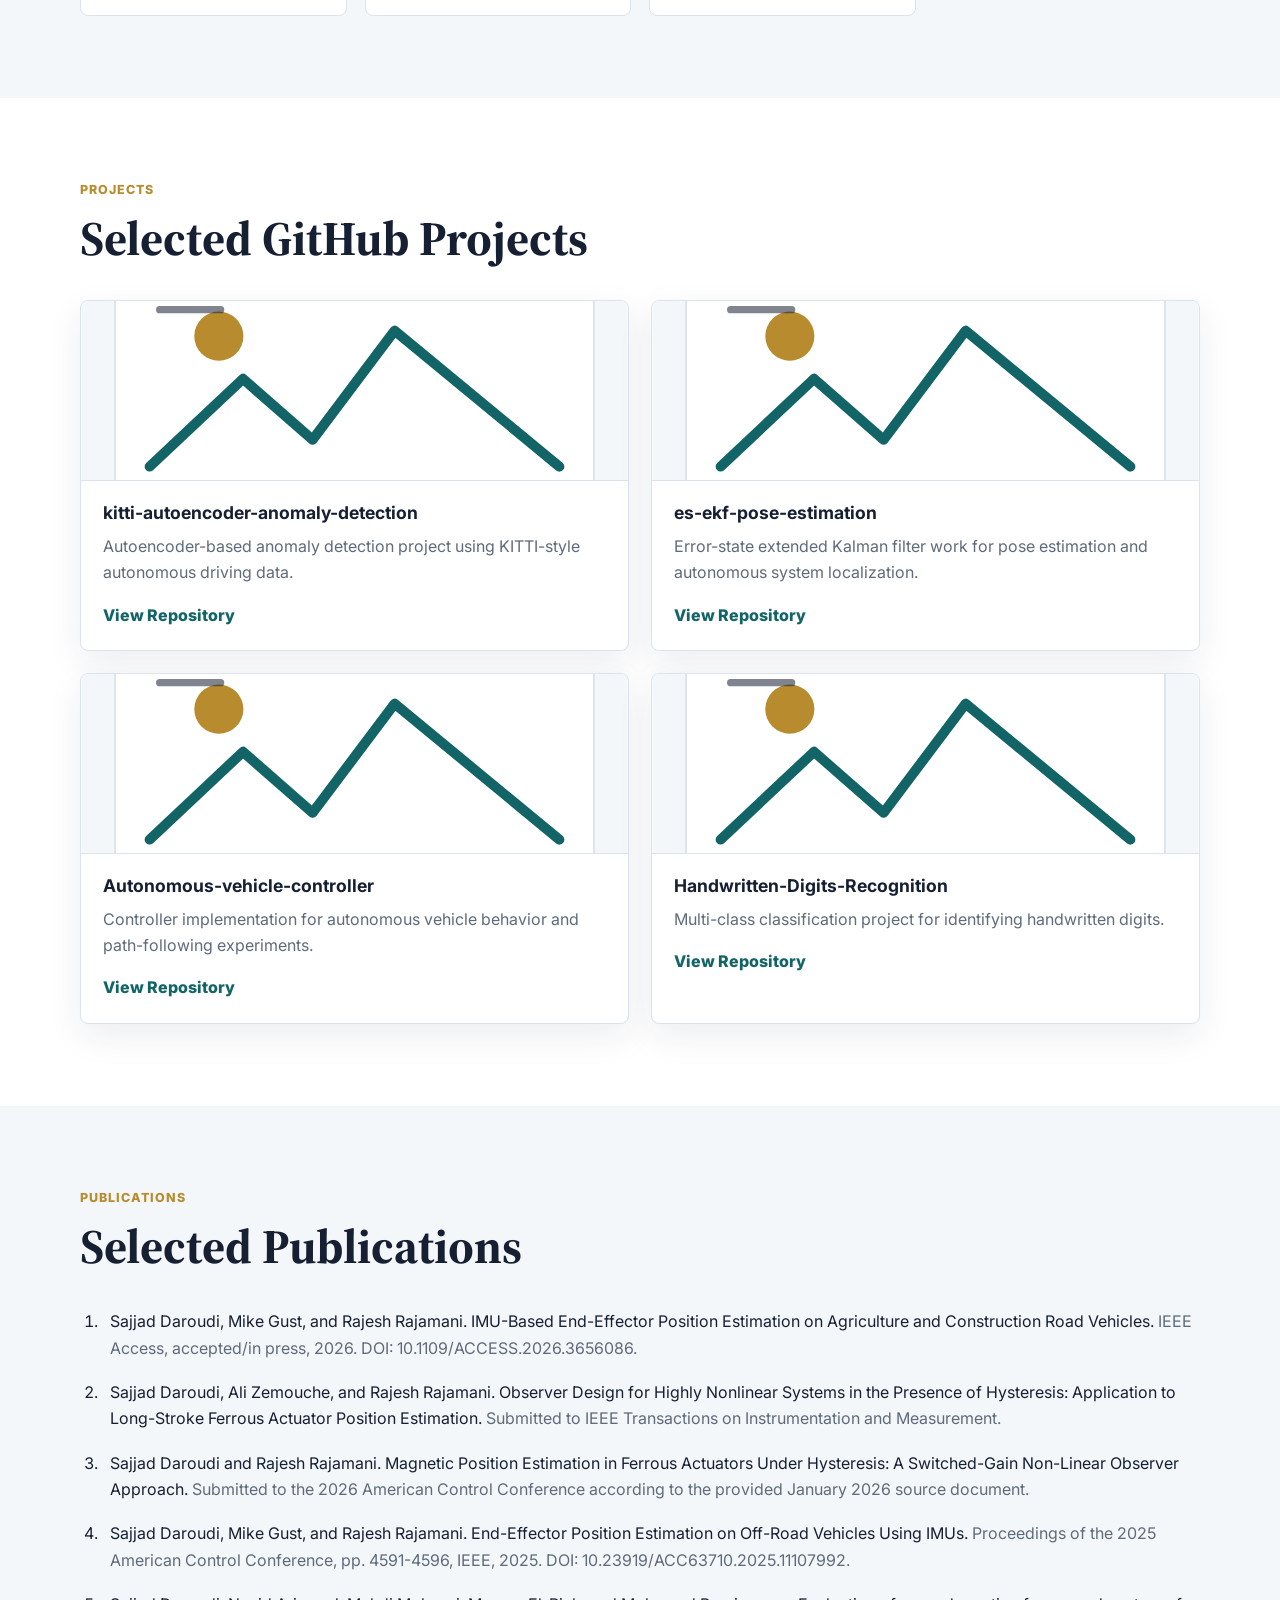
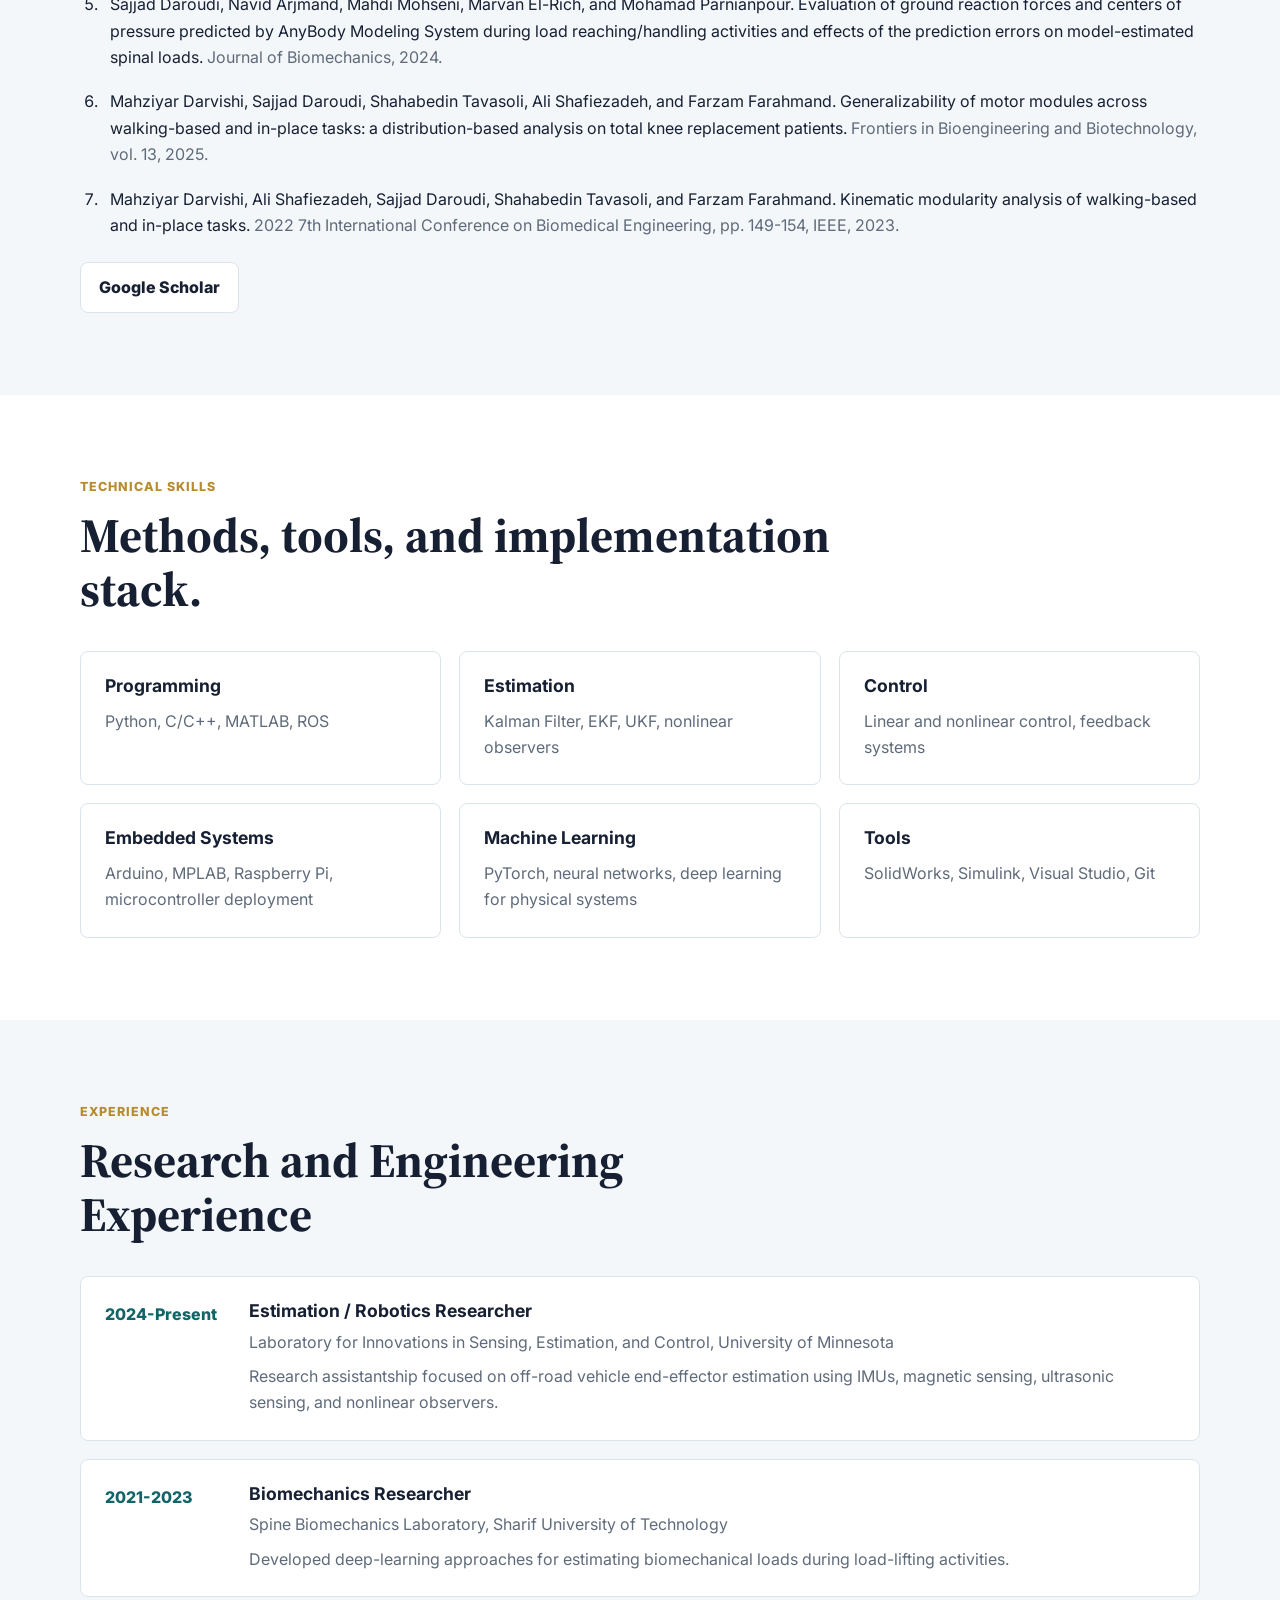
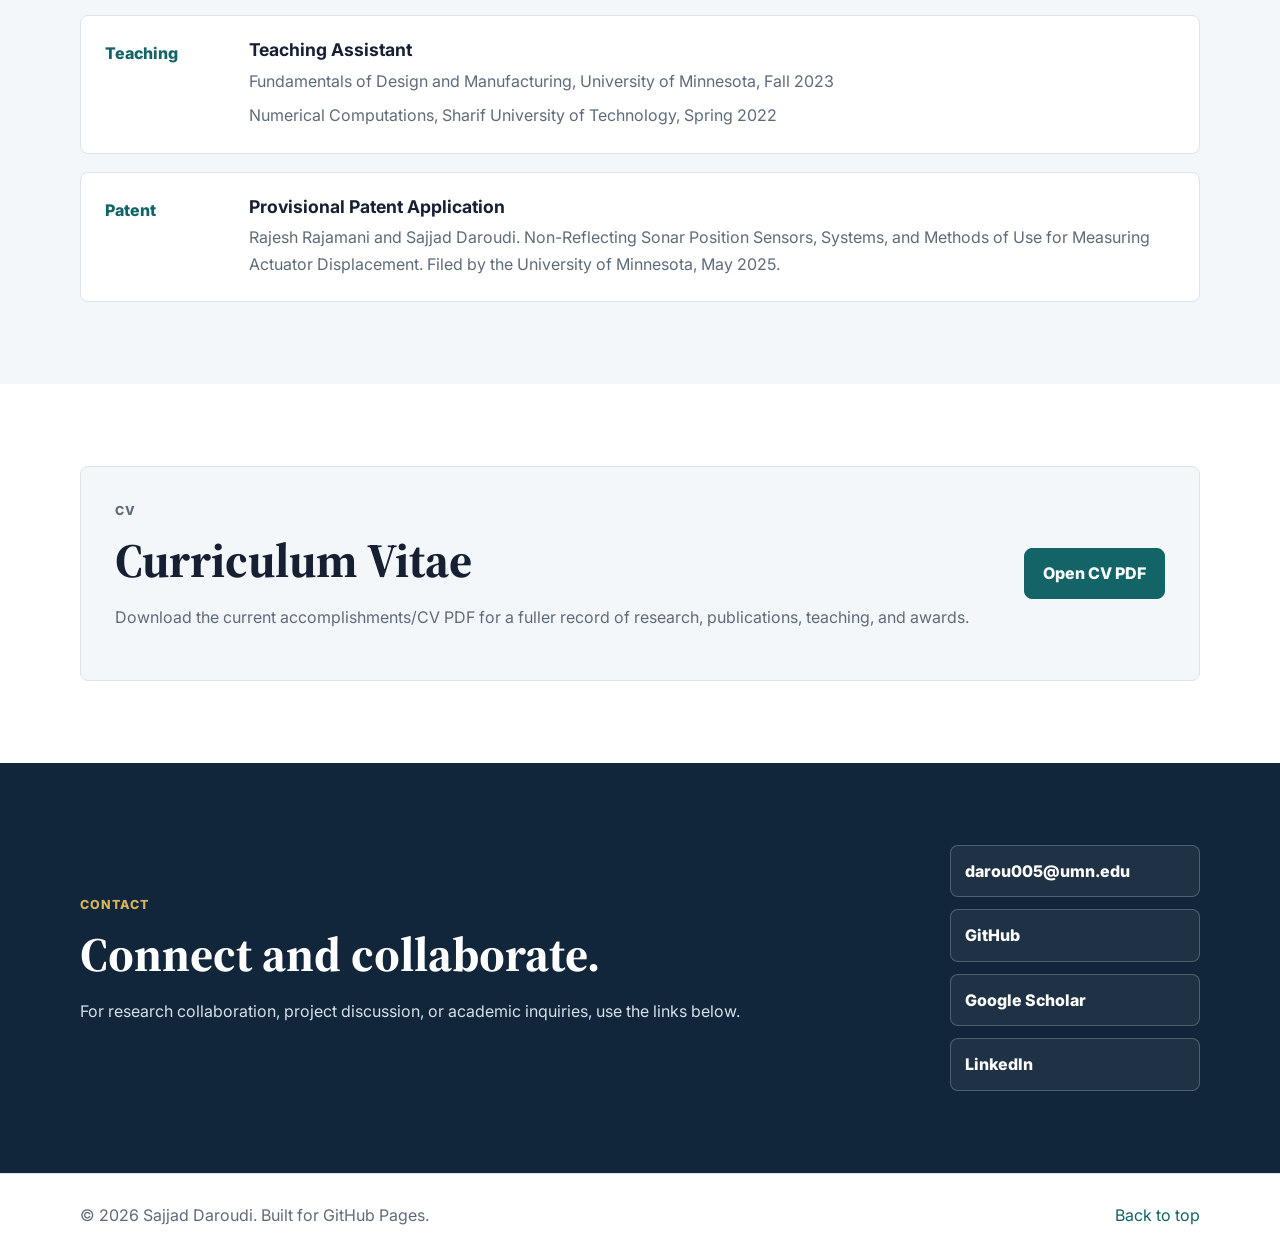
==== commit e8141f6e: "Add LinkedIn profile link" ====
--- a/index.html
+++ b/index.html
@@ -357,6 +357,7 @@
           <a href="mailto:darou005@umn.edu">darou005@umn.edu</a>
           <a href="https://github.com/SajjadDaroudi">GitHub</a>
           <a href="https://scholar.google.com/citations?user=tFuZYSwAAAAJ&hl=en">Google Scholar</a>
+          <a href="https://www.linkedin.com/in/sajjad-daroudi-25a764155/">LinkedIn</a>
         </div>
       </div>
     </section>
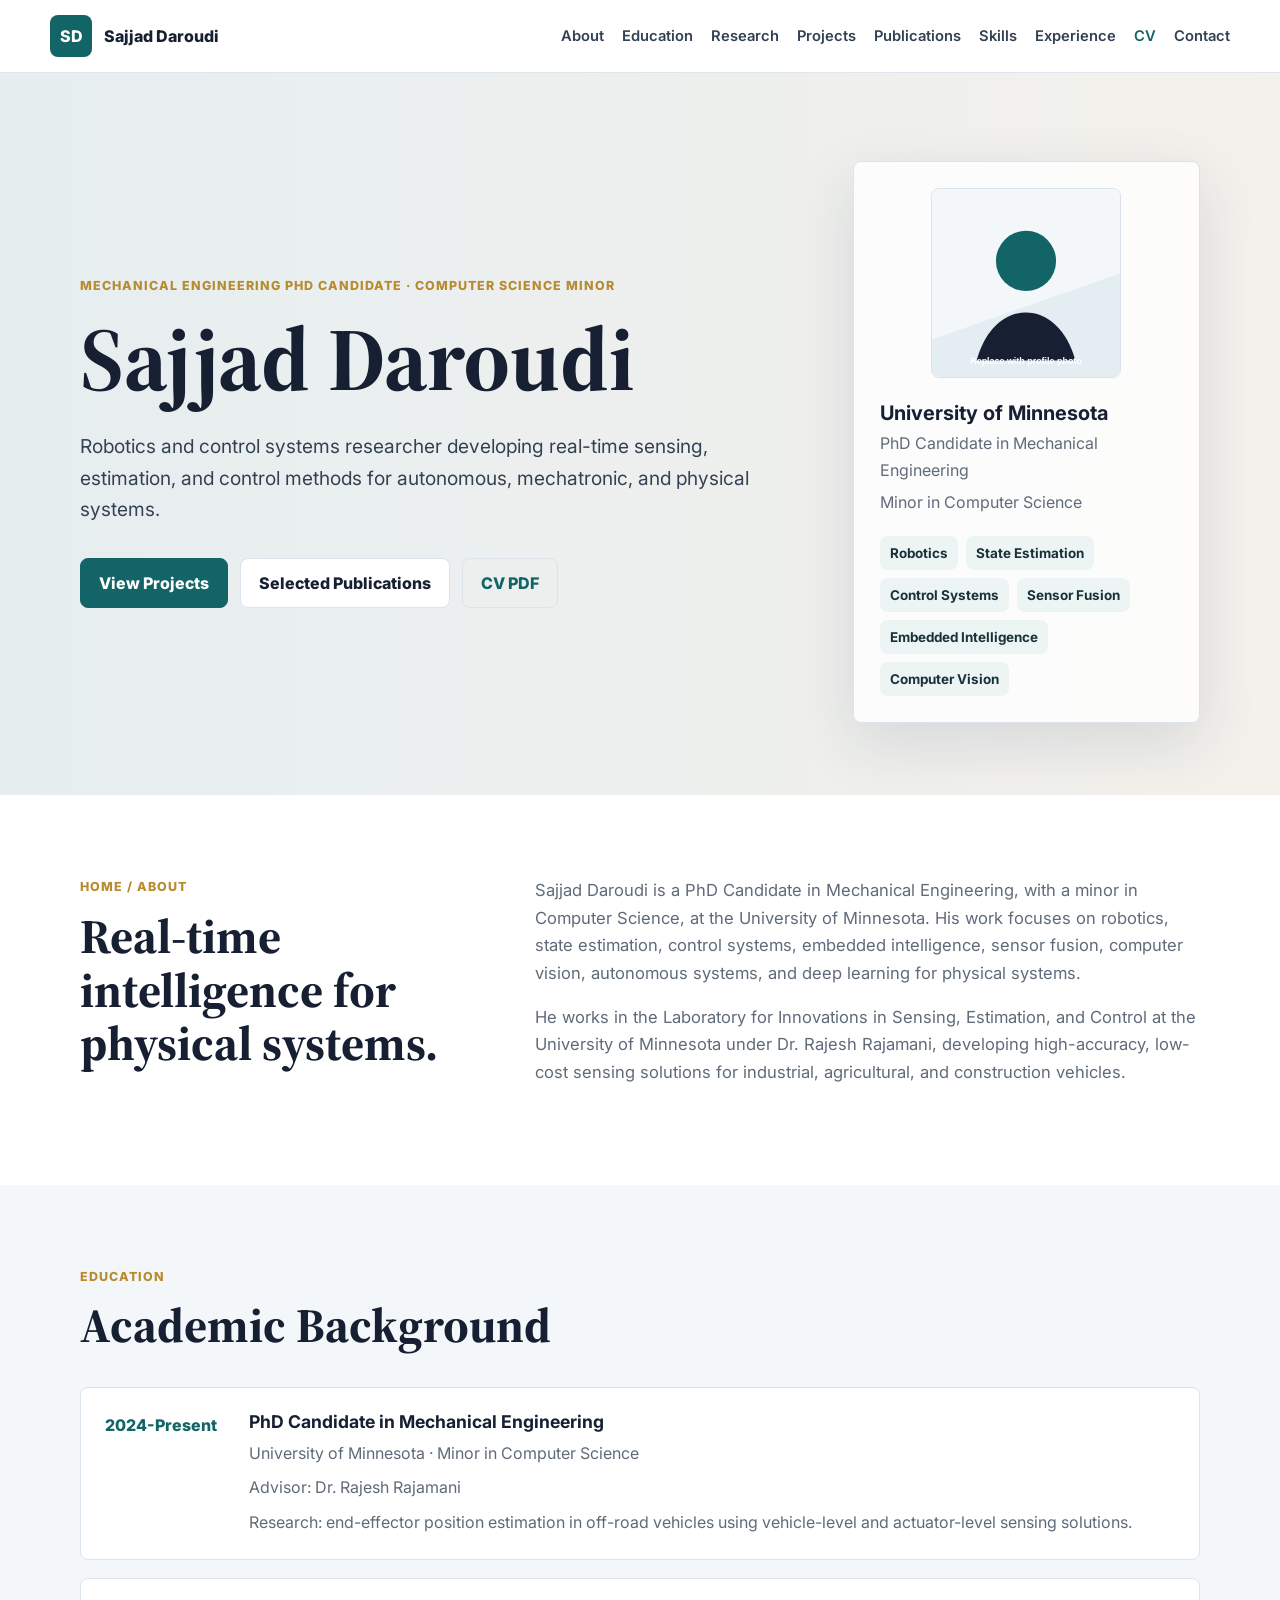
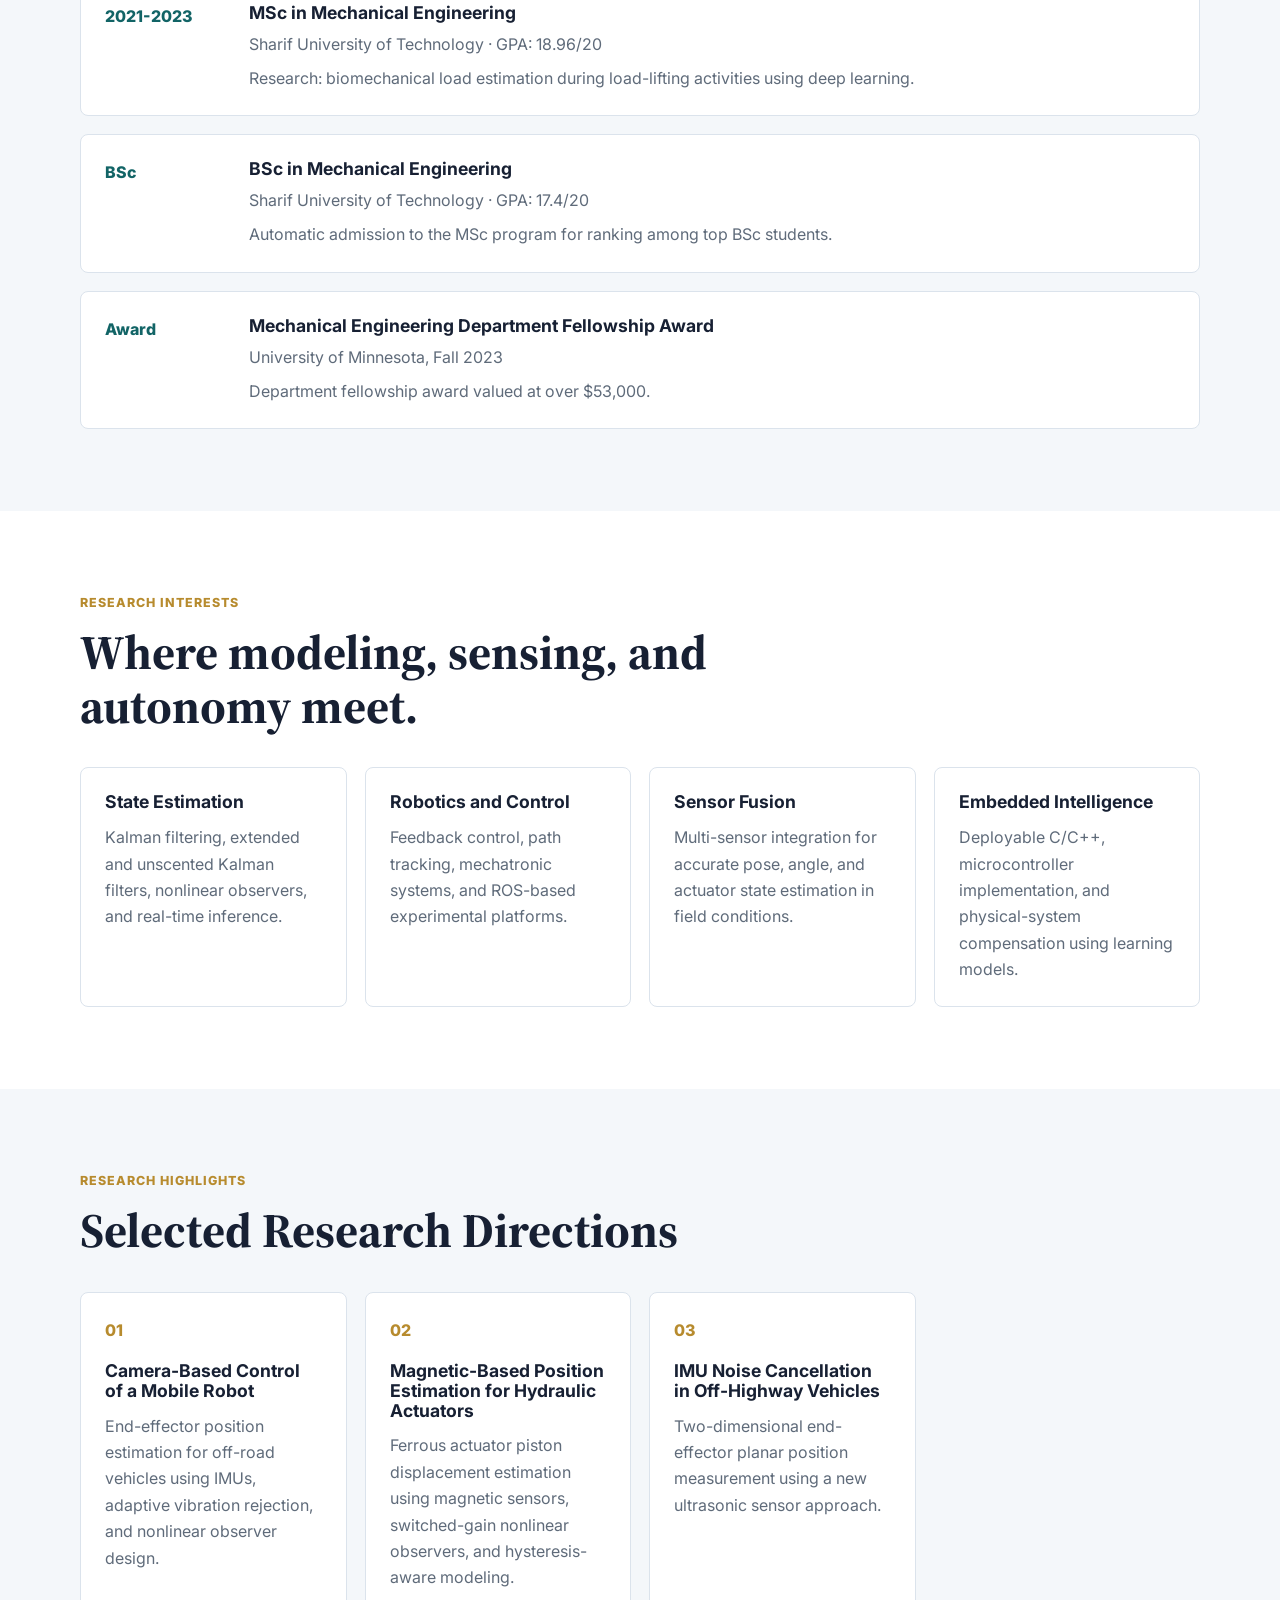
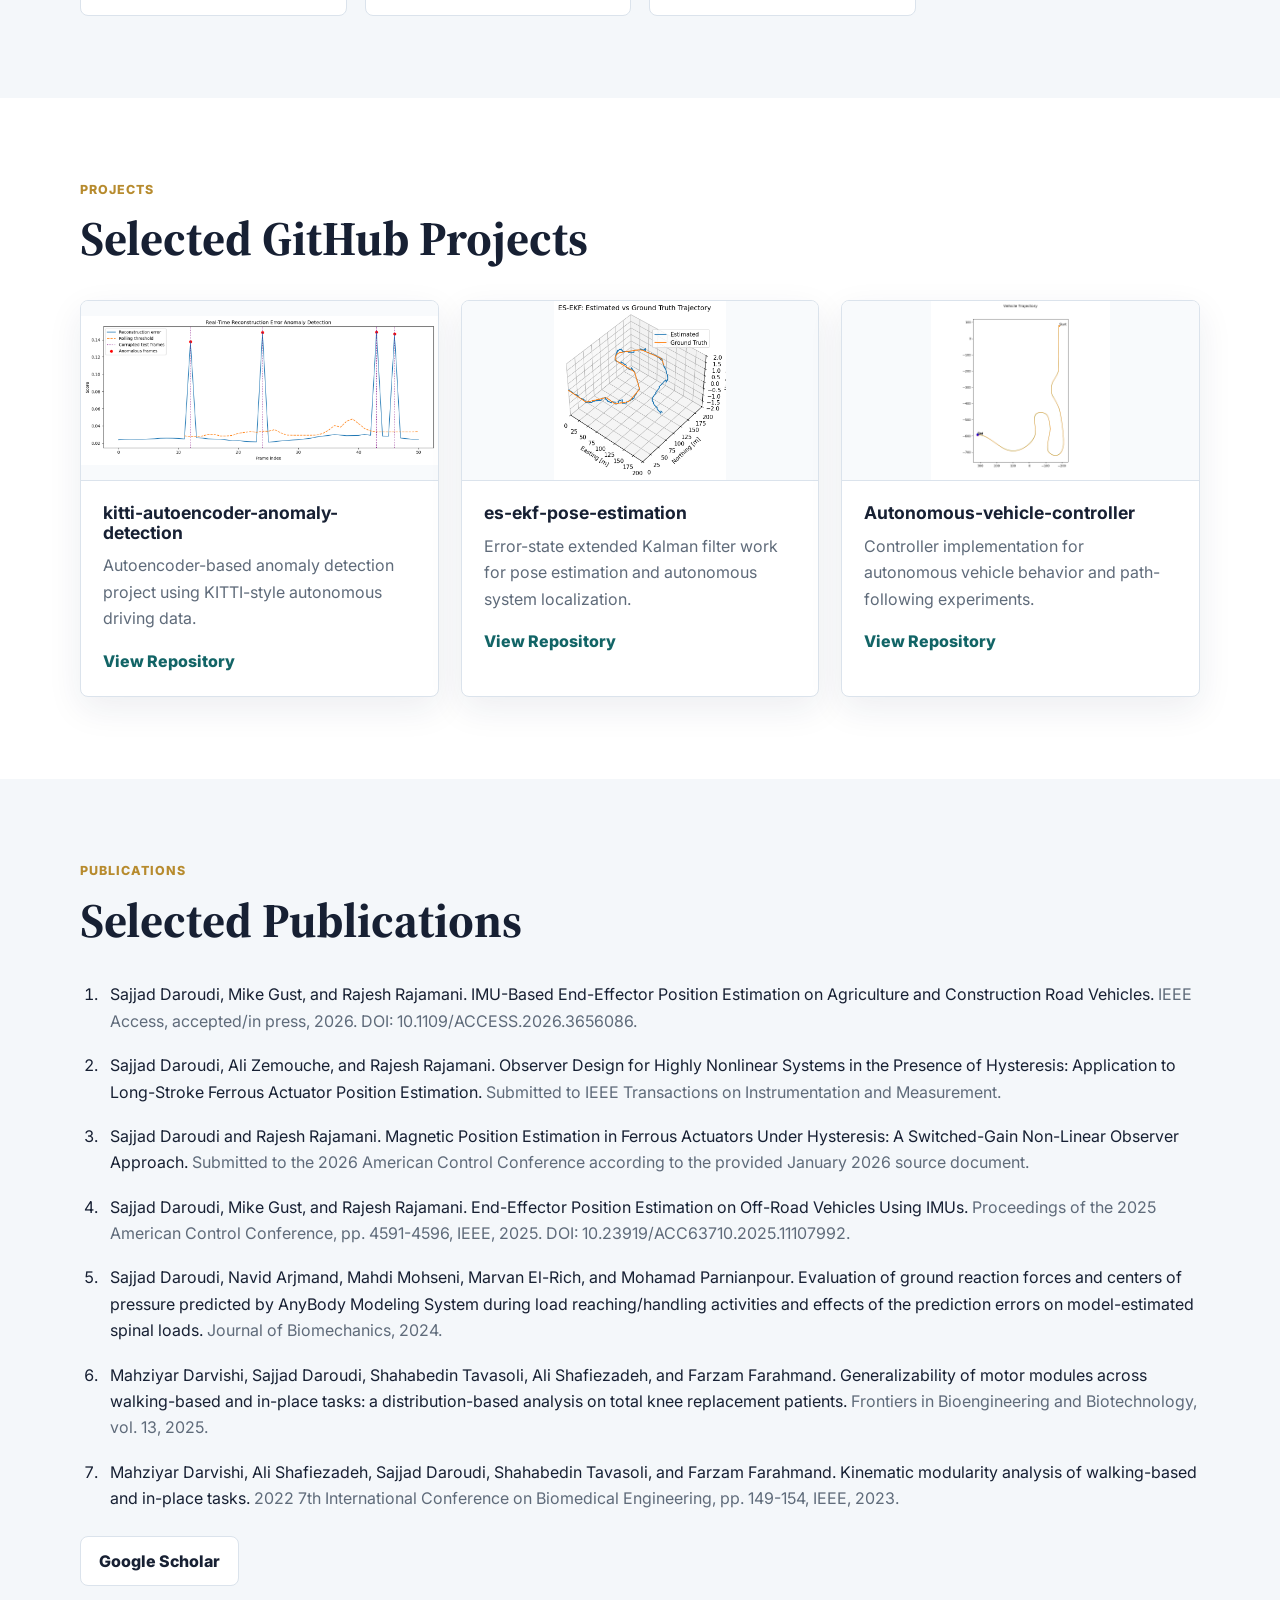
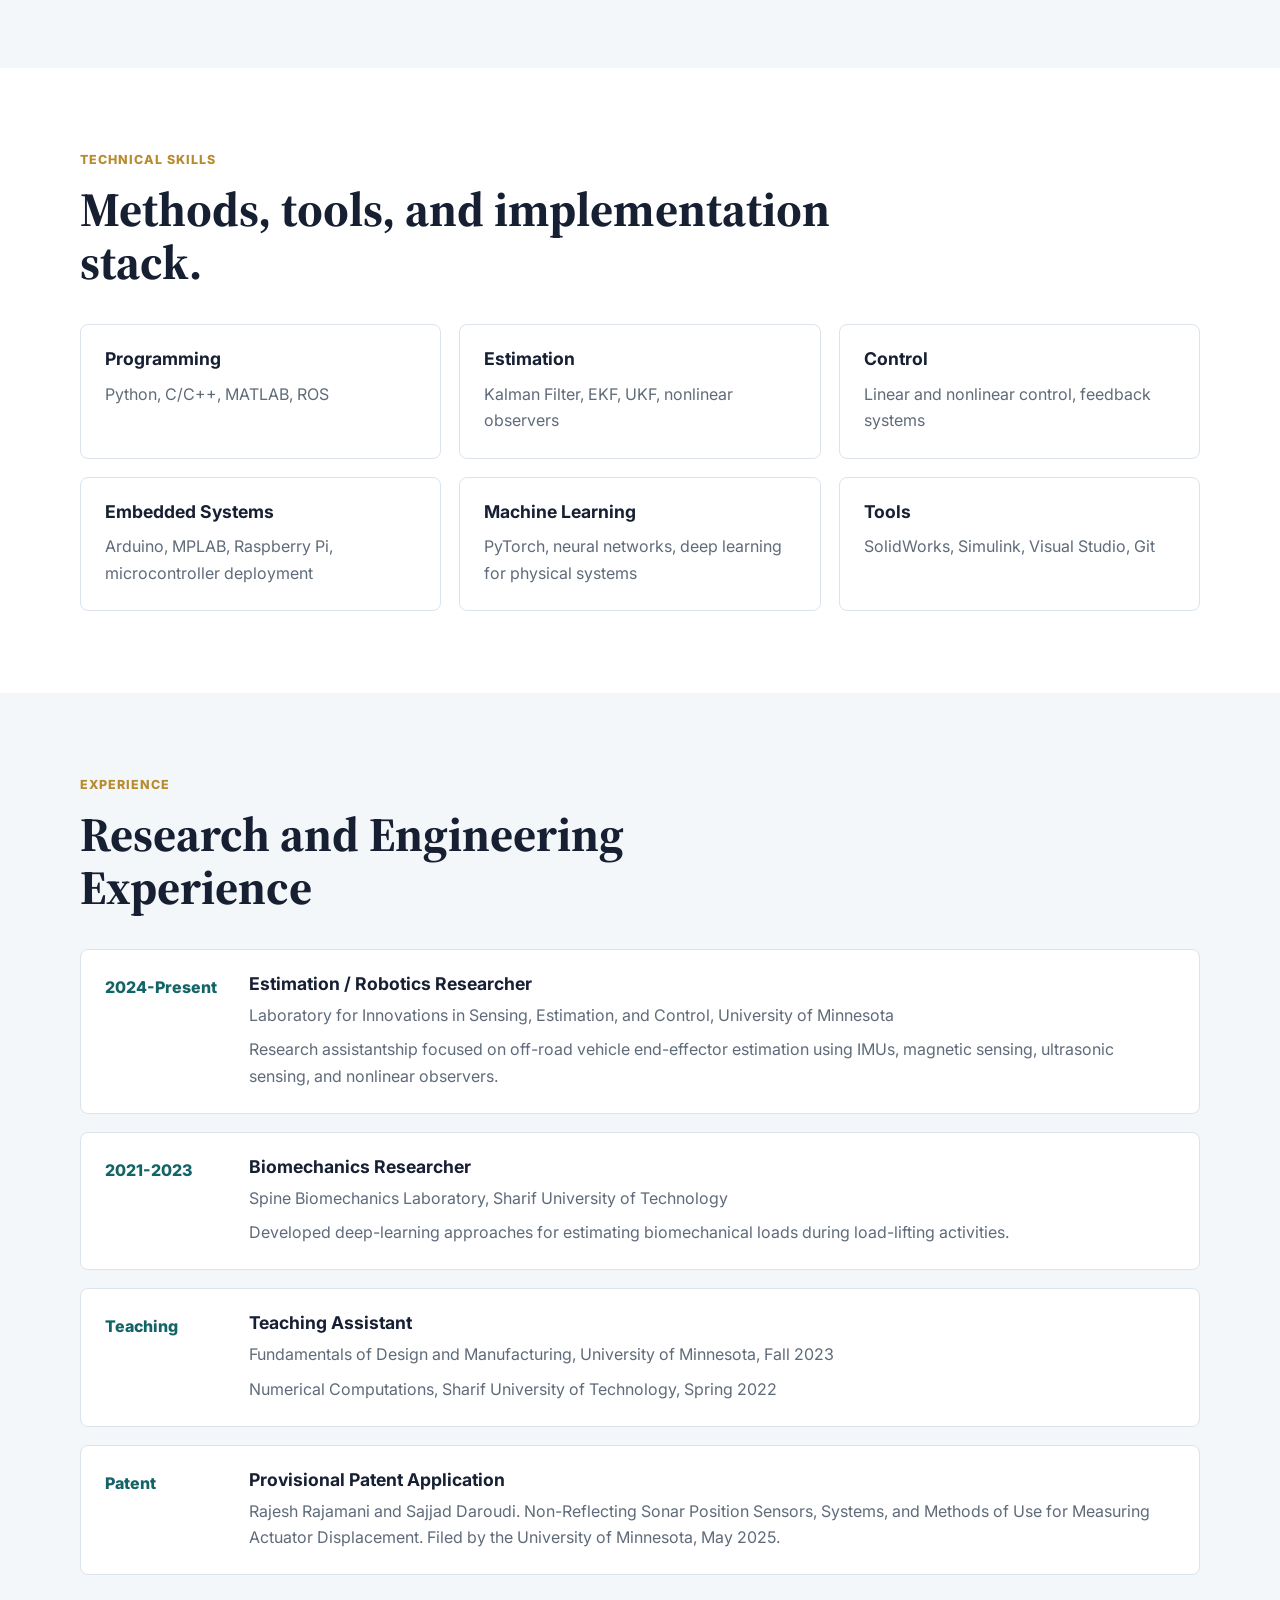
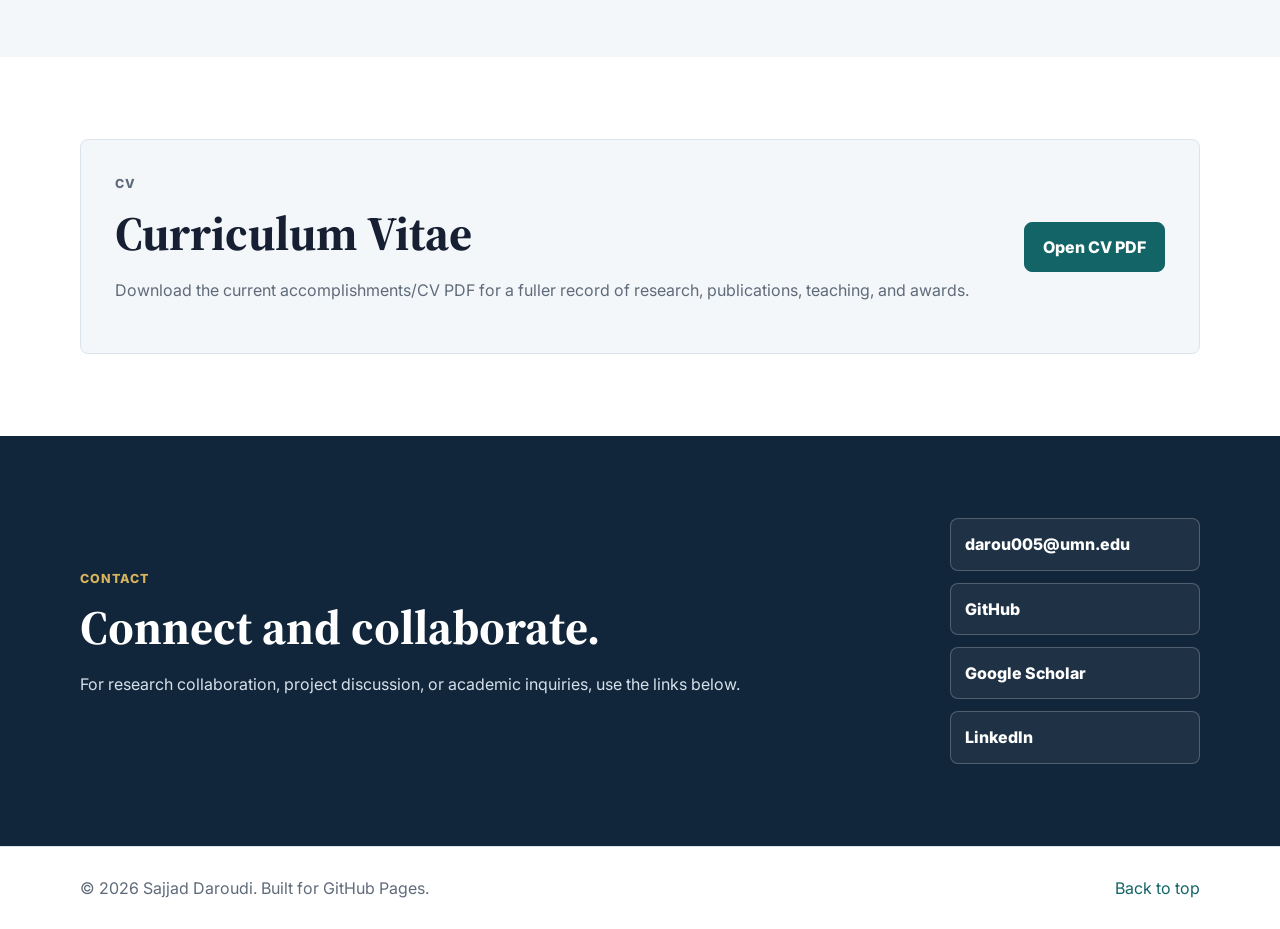
==== commit 75b54b4a: "Update selected project cards" ====
--- a/index.html
+++ b/index.html
@@ -202,7 +202,7 @@
         </div>
         <div class="project-grid">
           <article class="project-card">
-            <img src="assets/project-placeholder.svg" alt="Project image placeholder">
+            <img src="assets/project-kitti-autoencoder.png" alt="KITTI autoencoder anomaly detection result plot">
             <div>
               <h3>kitti-autoencoder-anomaly-detection</h3>
               <p>Autoencoder-based anomaly detection project using KITTI-style autonomous driving data.</p>
@@ -210,7 +210,7 @@
             </div>
           </article>
           <article class="project-card">
-            <img src="assets/project-placeholder.svg" alt="Project image placeholder">
+            <img src="assets/project-es-ekf.png" alt="ES-EKF pose estimation trajectory result">
             <div>
               <h3>es-ekf-pose-estimation</h3>
               <p>Error-state extended Kalman filter work for pose estimation and autonomous system localization.</p>
@@ -218,19 +218,11 @@
             </div>
           </article>
           <article class="project-card">
-            <img src="assets/project-placeholder.svg" alt="Project image placeholder">
+            <img src="assets/project-autonomous-controller.png" alt="Autonomous vehicle controller trajectory result">
             <div>
               <h3>Autonomous-vehicle-controller</h3>
               <p>Controller implementation for autonomous vehicle behavior and path-following experiments.</p>
               <a href="https://github.com/SajjadDaroudi/Autonomous-vehicle-controller">View Repository</a>
-            </div>
-          </article>
-          <article class="project-card">
-            <img src="assets/project-placeholder.svg" alt="Project image placeholder">
-            <div>
-              <h3>Handwritten-Digits-Recognition</h3>
-              <p>Multi-class classification project for identifying handwritten digits.</p>
-              <a href="https://github.com/SajjadDaroudi/Handwritten-Digits-Recognition">View Repository</a>
             </div>
           </article>
         </div>
--- a/styles.css
+++ b/styles.css
@@ -360,7 +360,7 @@
 
 .project-grid {
   display: grid;
-  grid-template-columns: repeat(2, 1fr);
+  grid-template-columns: repeat(3, 1fr);
   gap: 22px;
 }
 
@@ -375,7 +375,8 @@
 .project-card img {
   width: 100%;
   height: 180px;
-  object-fit: cover;
+  object-fit: contain;
+  background: #f8fafc;
   border-bottom: 1px solid var(--line);
 }
 
@@ -483,7 +484,8 @@
 
   .interest-grid,
   .highlight-grid,
-  .skills-grid {
+  .skills-grid,
+  .project-grid {
     grid-template-columns: repeat(2, 1fr);
   }
 
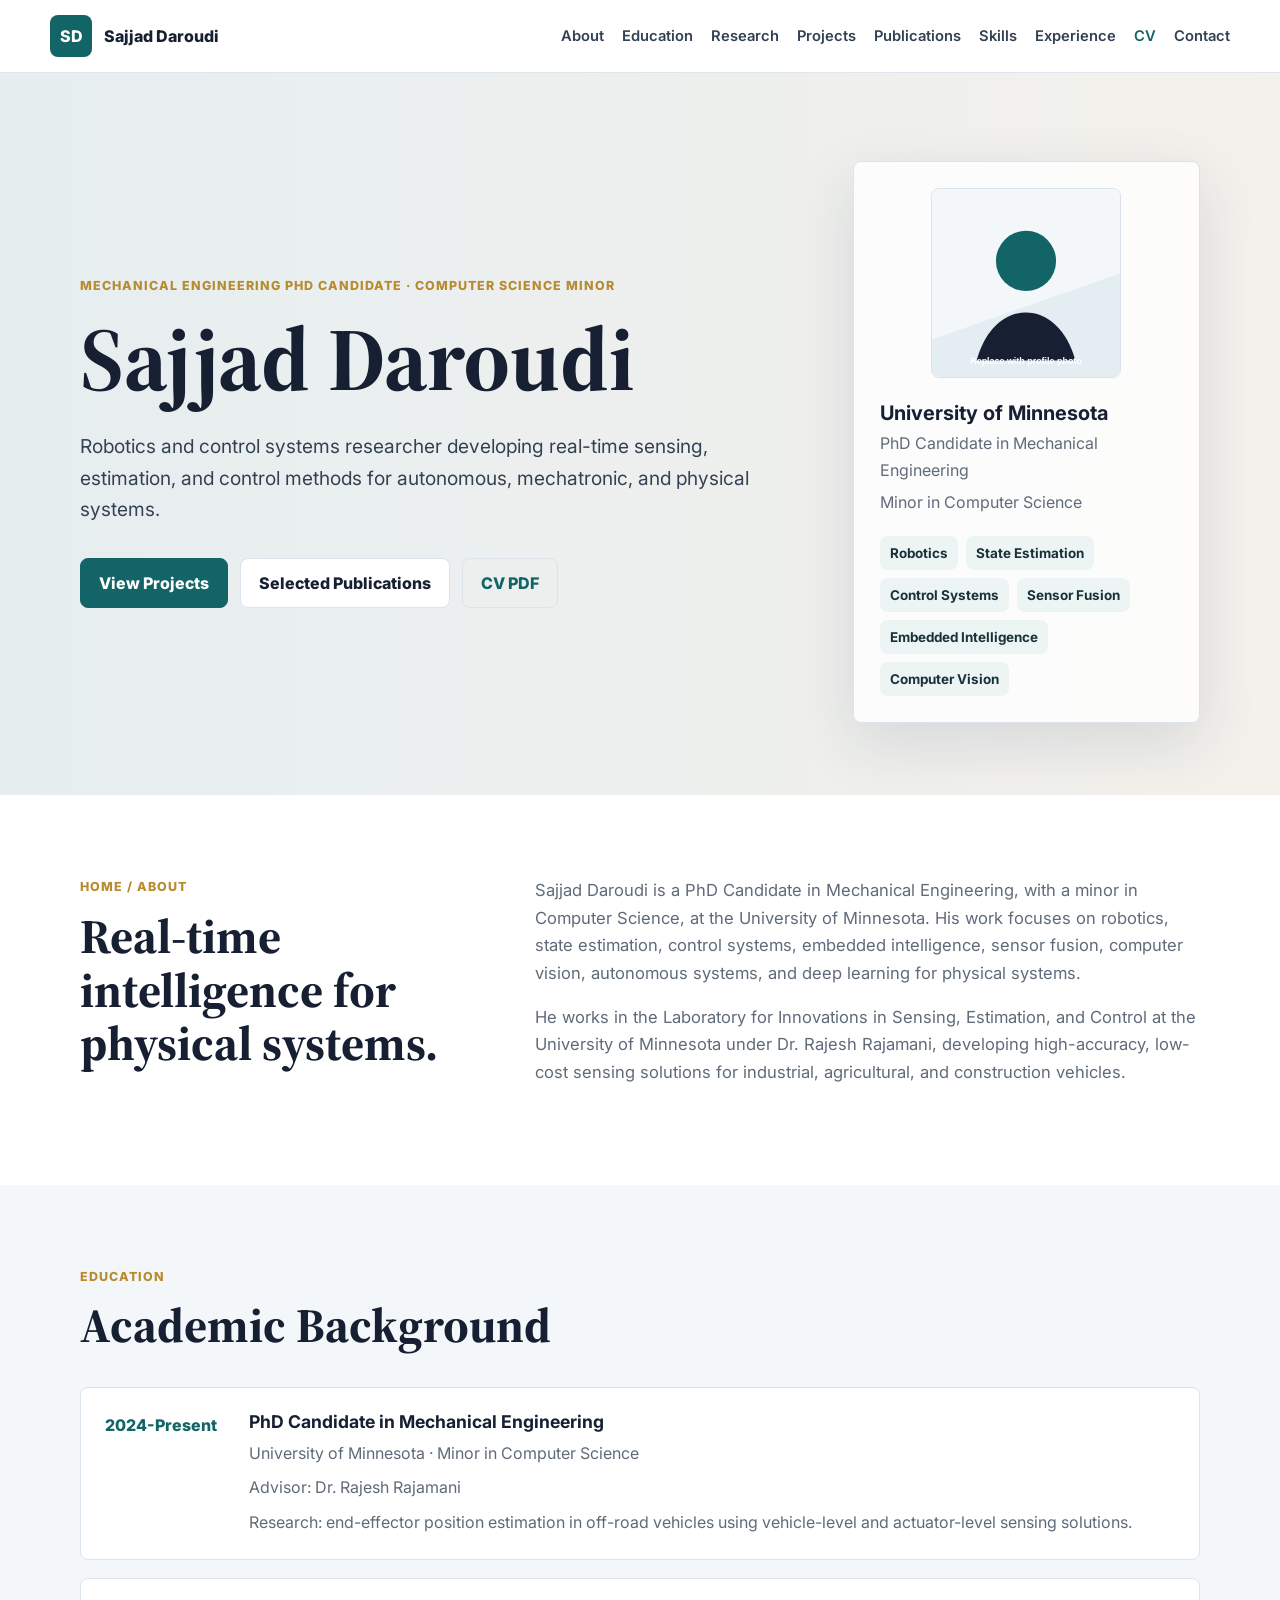
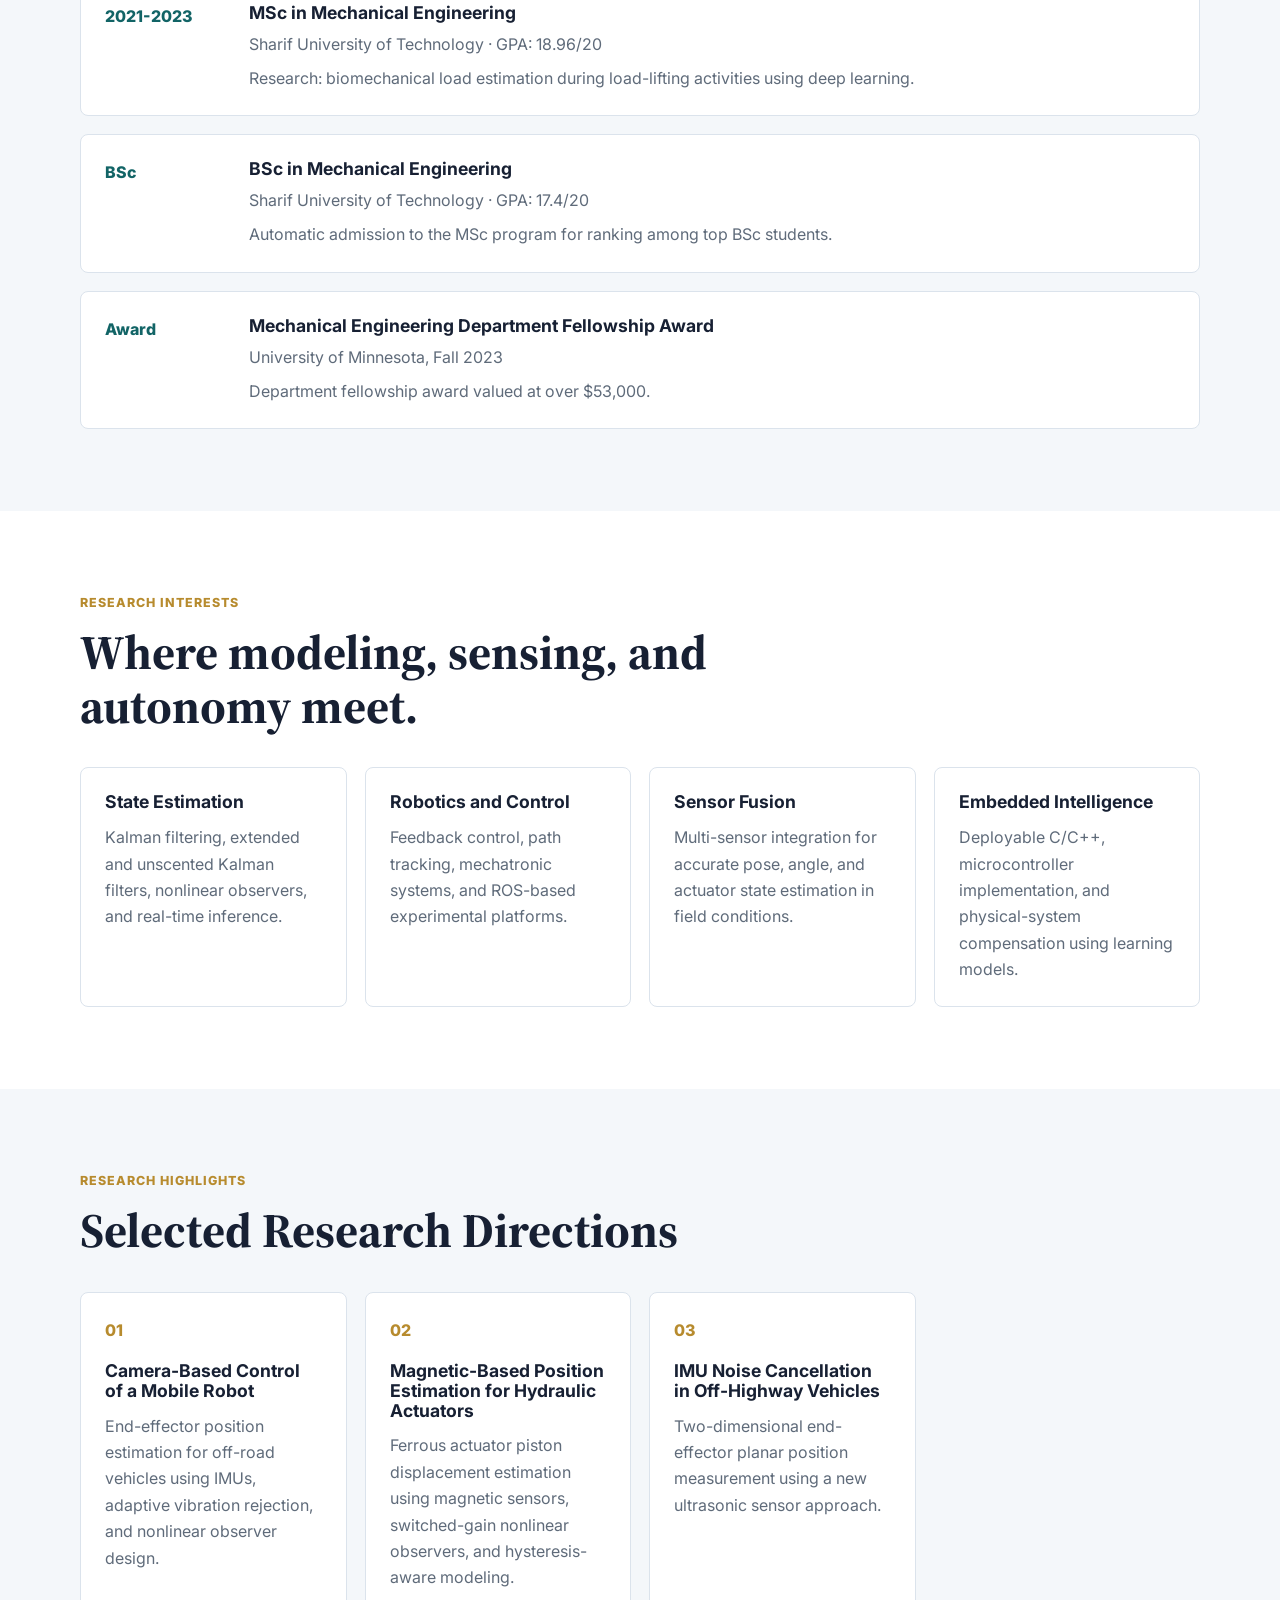
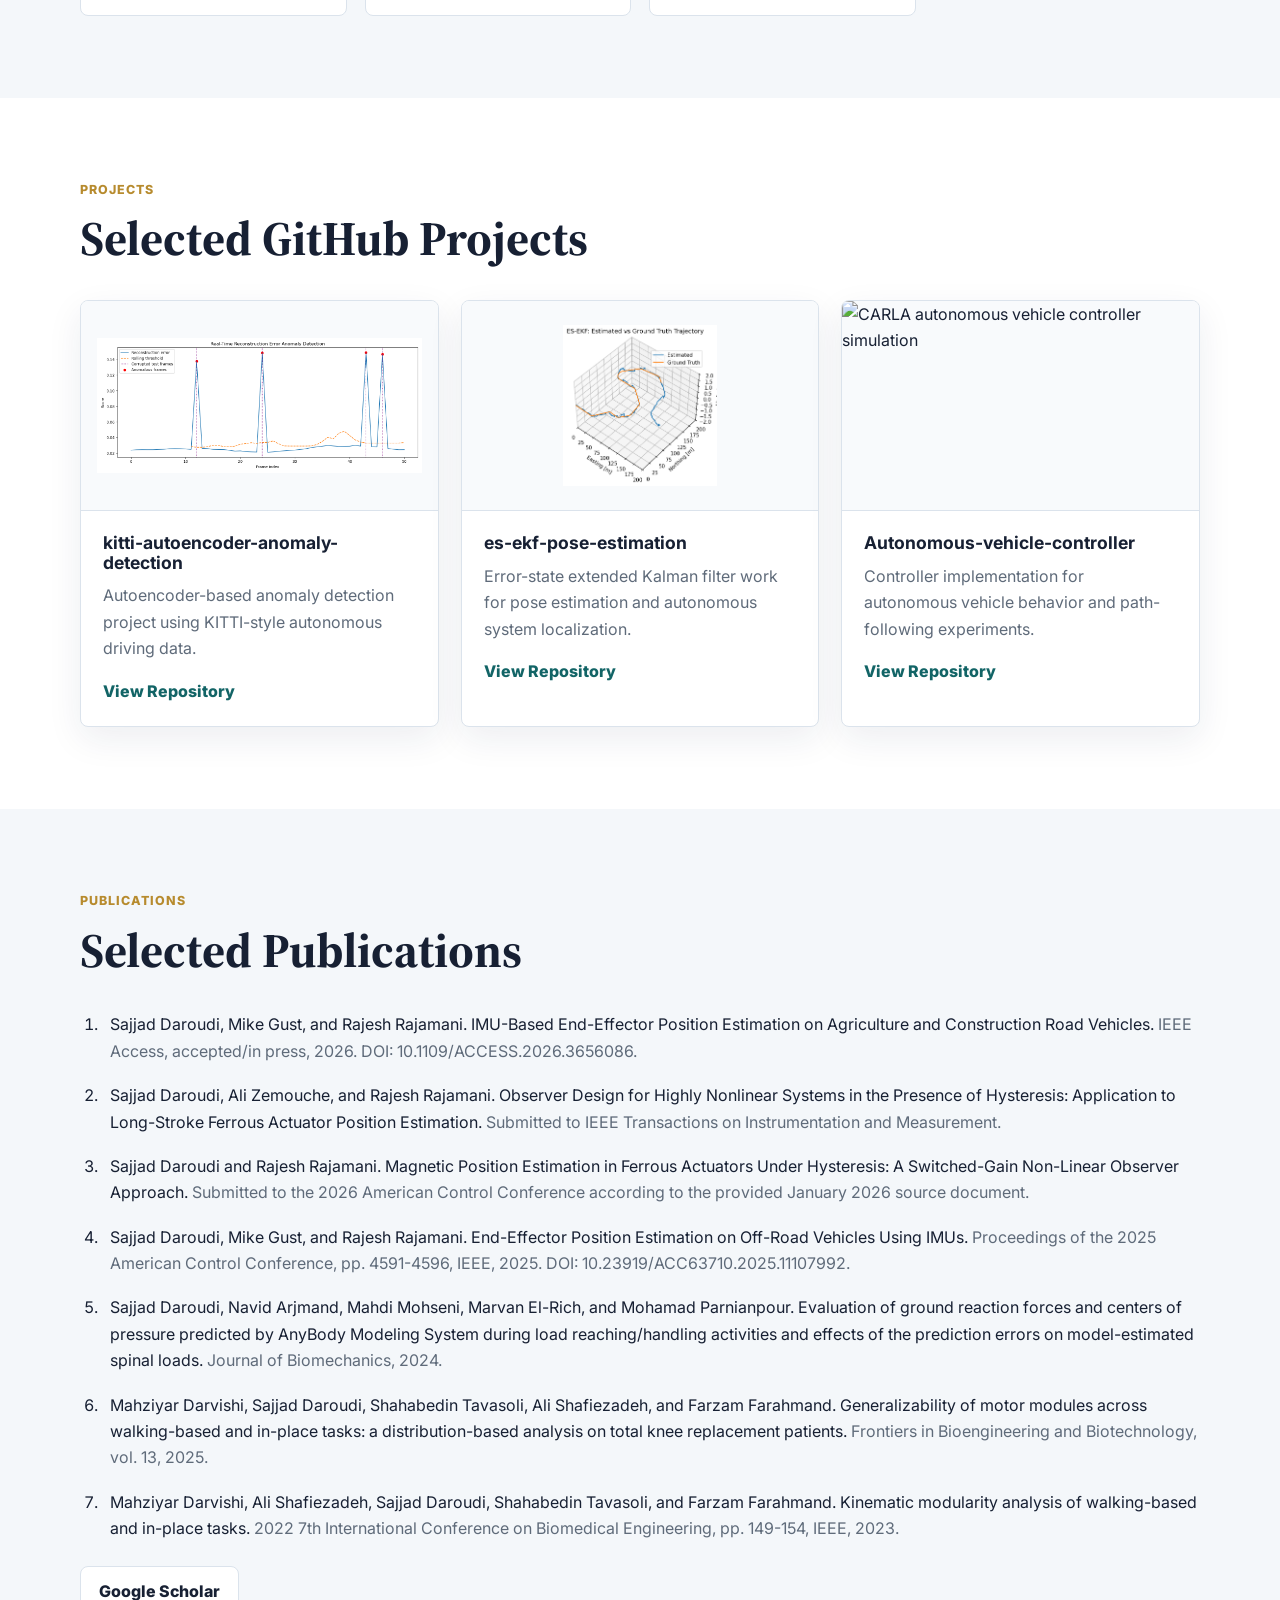
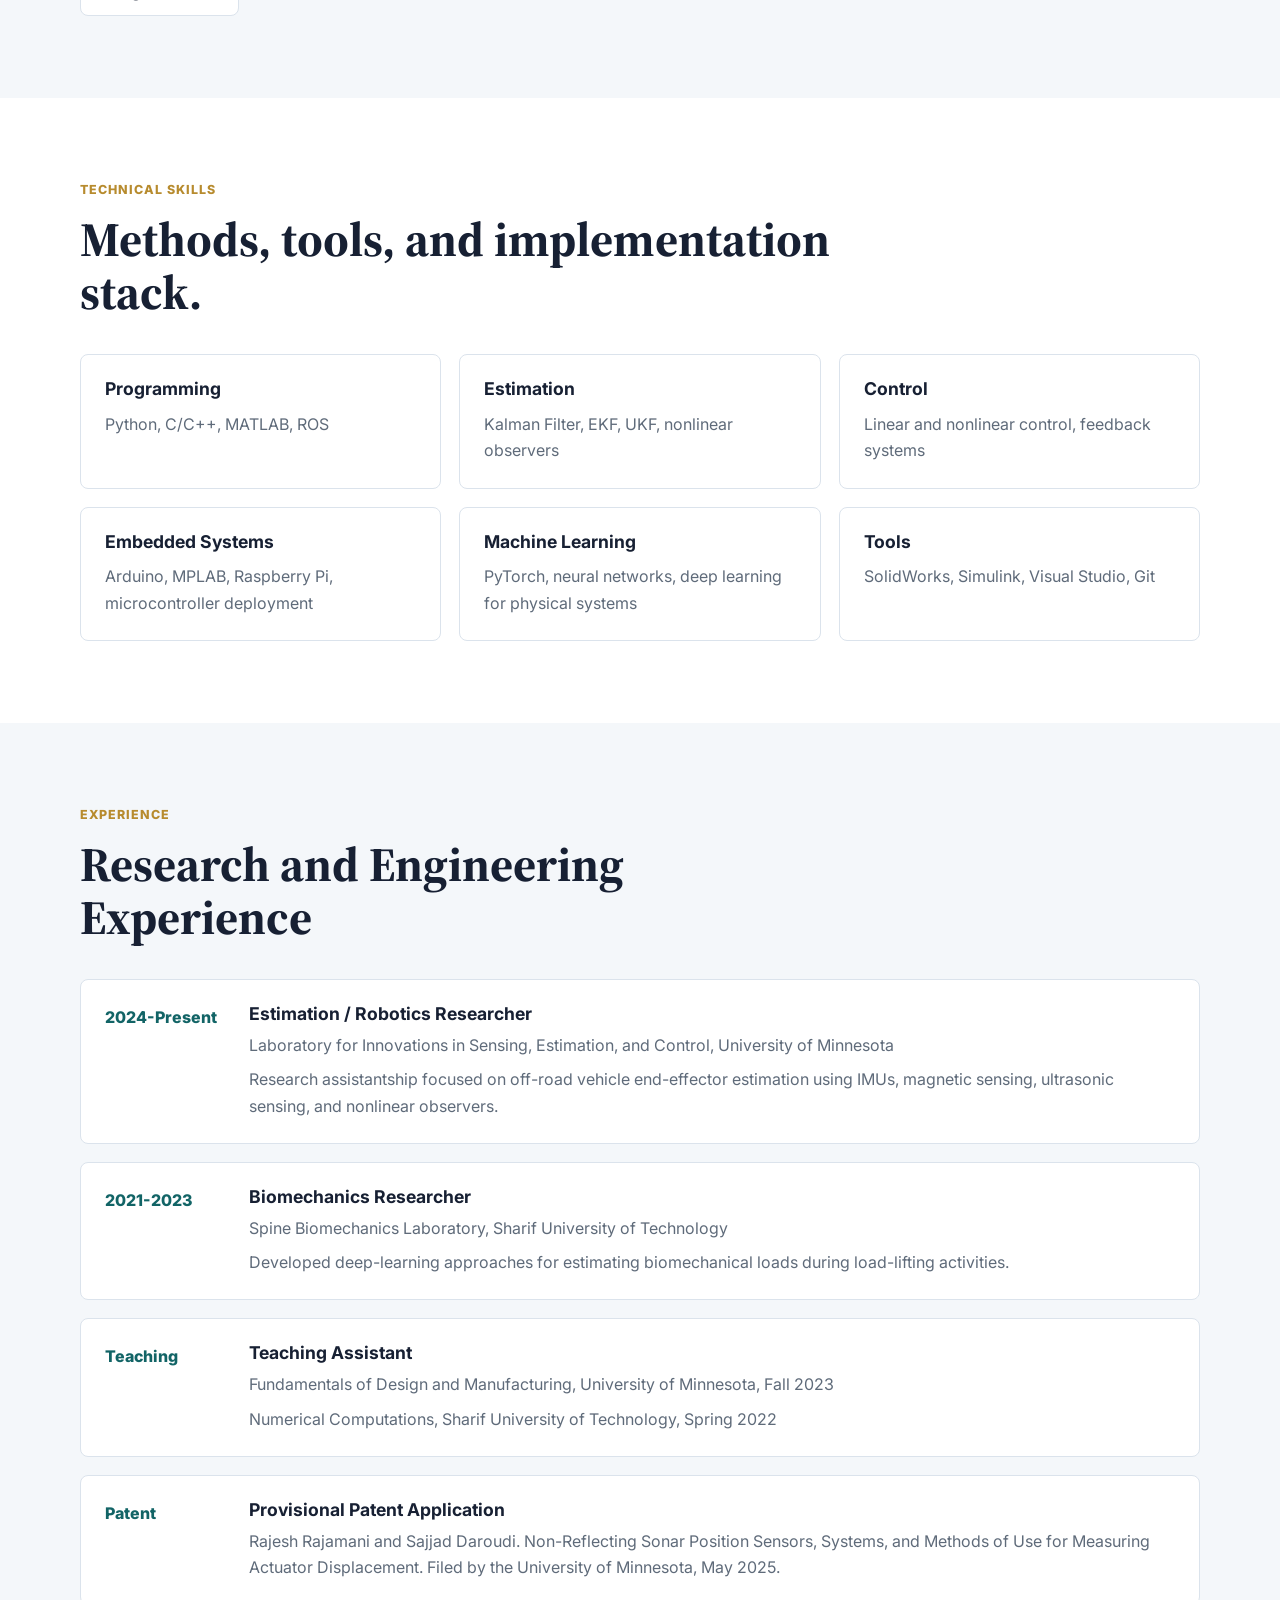
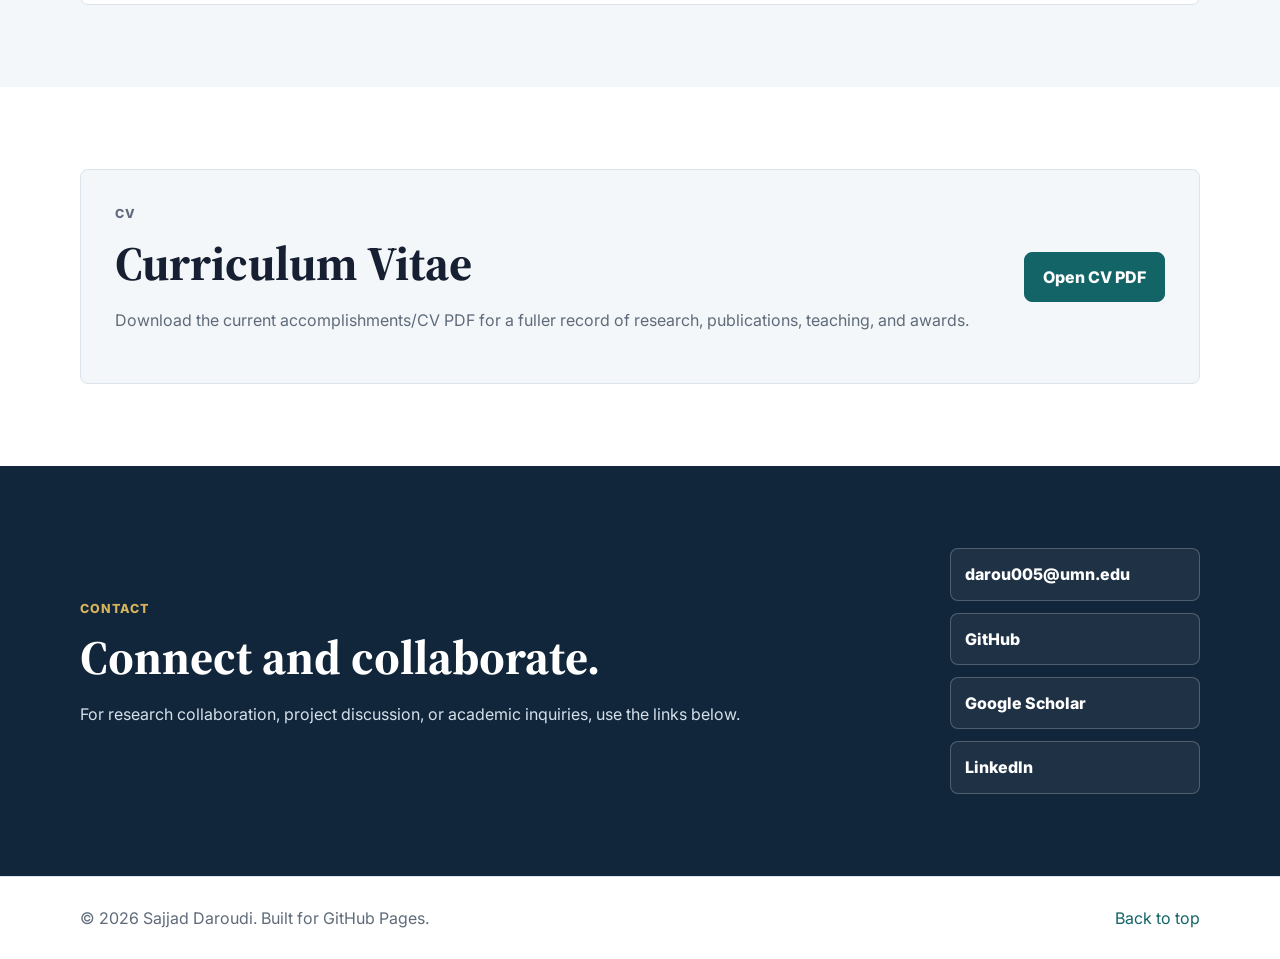
==== commit 32f18017: "Update project media" ====
--- a/index.html
+++ b/index.html
@@ -202,7 +202,7 @@
         </div>
         <div class="project-grid">
           <article class="project-card">
-            <img src="assets/project-kitti-autoencoder.png" alt="KITTI autoencoder anomaly detection result plot">
+            <img class="project-plot" src="assets/project-kitti-autoencoder.png" alt="KITTI autoencoder anomaly detection result plot">
             <div>
               <h3>kitti-autoencoder-anomaly-detection</h3>
               <p>Autoencoder-based anomaly detection project using KITTI-style autonomous driving data.</p>
@@ -210,7 +210,7 @@
             </div>
           </article>
           <article class="project-card">
-            <img src="assets/project-es-ekf.png" alt="ES-EKF pose estimation trajectory result">
+            <img class="project-plot project-plot-compact" src="assets/project-es-ekf.png" alt="ES-EKF pose estimation trajectory result">
             <div>
               <h3>es-ekf-pose-estimation</h3>
               <p>Error-state extended Kalman filter work for pose estimation and autonomous system localization.</p>
@@ -218,7 +218,7 @@
             </div>
           </article>
           <article class="project-card">
-            <img src="assets/project-autonomous-controller.png" alt="Autonomous vehicle controller trajectory result">
+            <img src="assets/project-autonomous-controller.gif" alt="CARLA autonomous vehicle controller simulation">
             <div>
               <h3>Autonomous-vehicle-controller</h3>
               <p>Controller implementation for autonomous vehicle behavior and path-following experiments.</p>
--- a/styles.css
+++ b/styles.css
@@ -374,10 +374,18 @@
 
 .project-card img {
   width: 100%;
-  height: 180px;
+  height: 210px;
   object-fit: contain;
   background: #f8fafc;
   border-bottom: 1px solid var(--line);
+}
+
+.project-card img.project-plot {
+  padding: 16px;
+}
+
+.project-card img.project-plot-compact {
+  padding: 24px;
 }
 
 .project-card div {
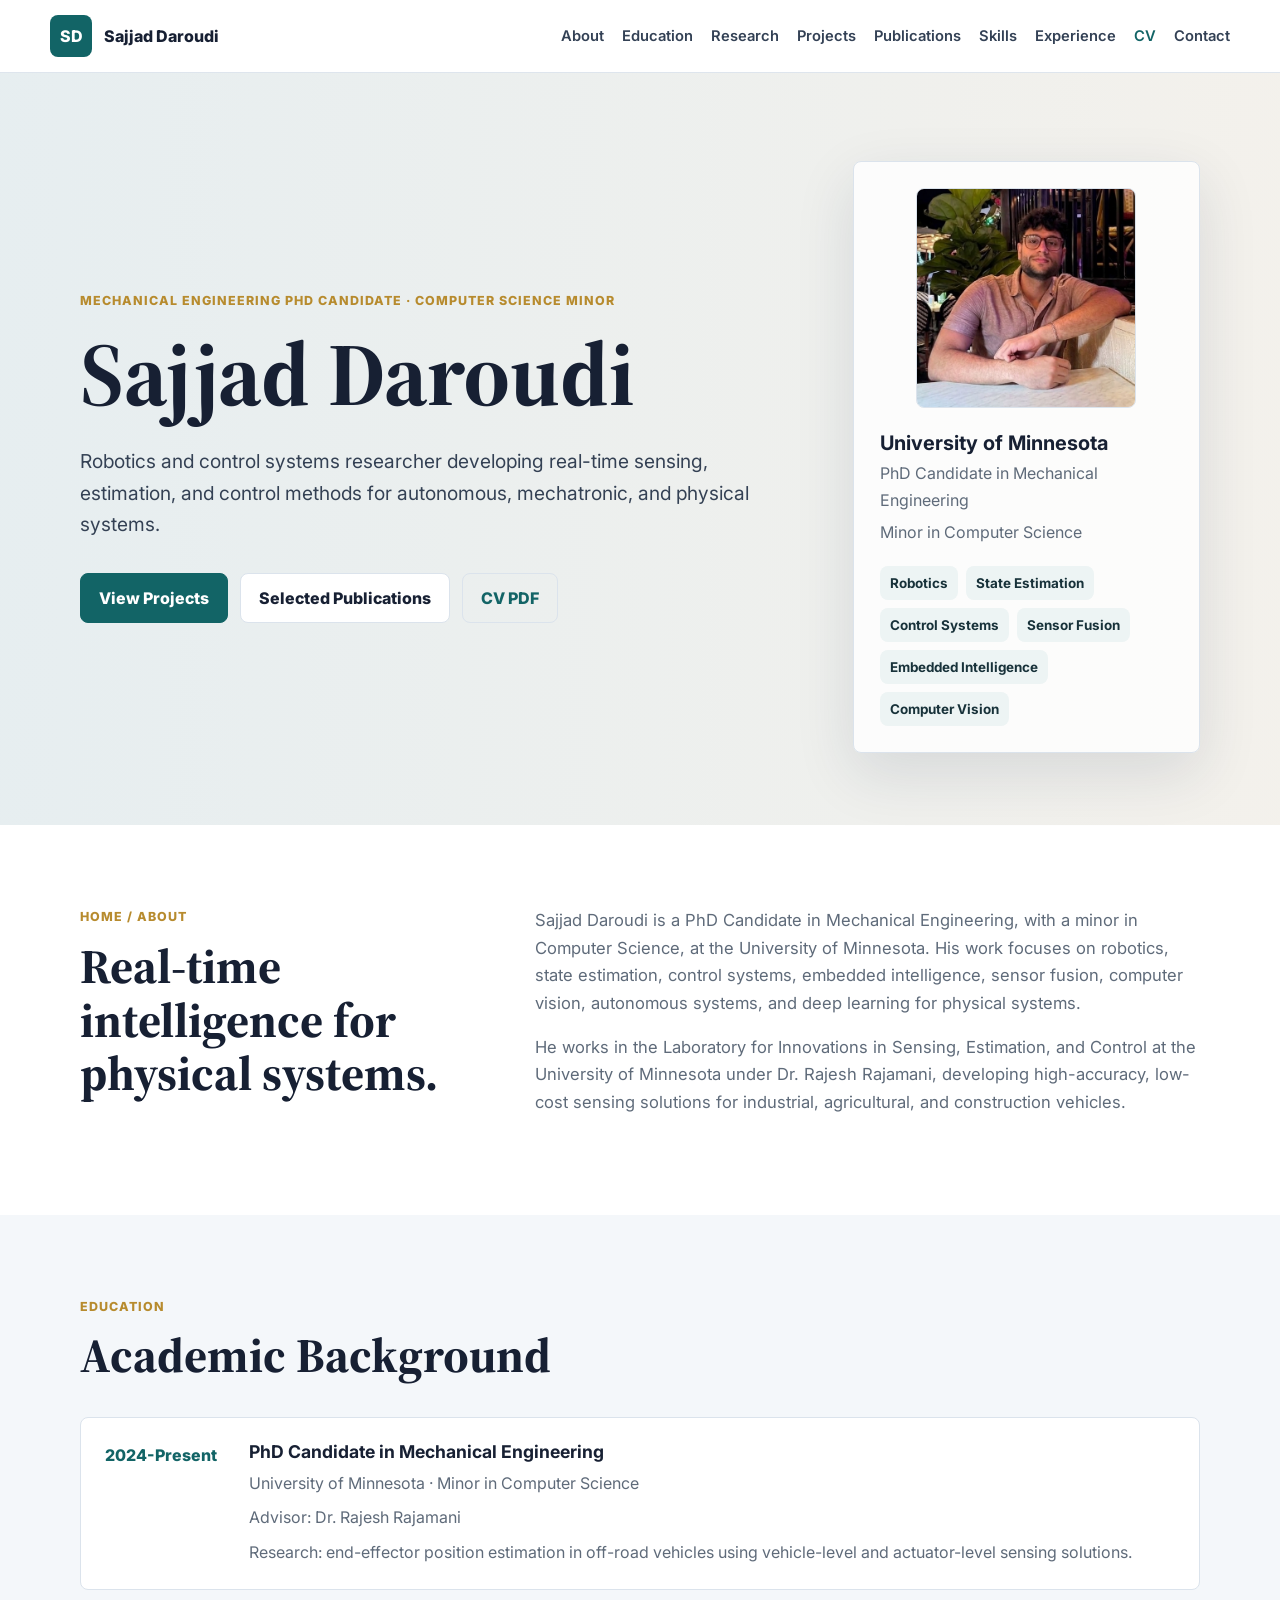
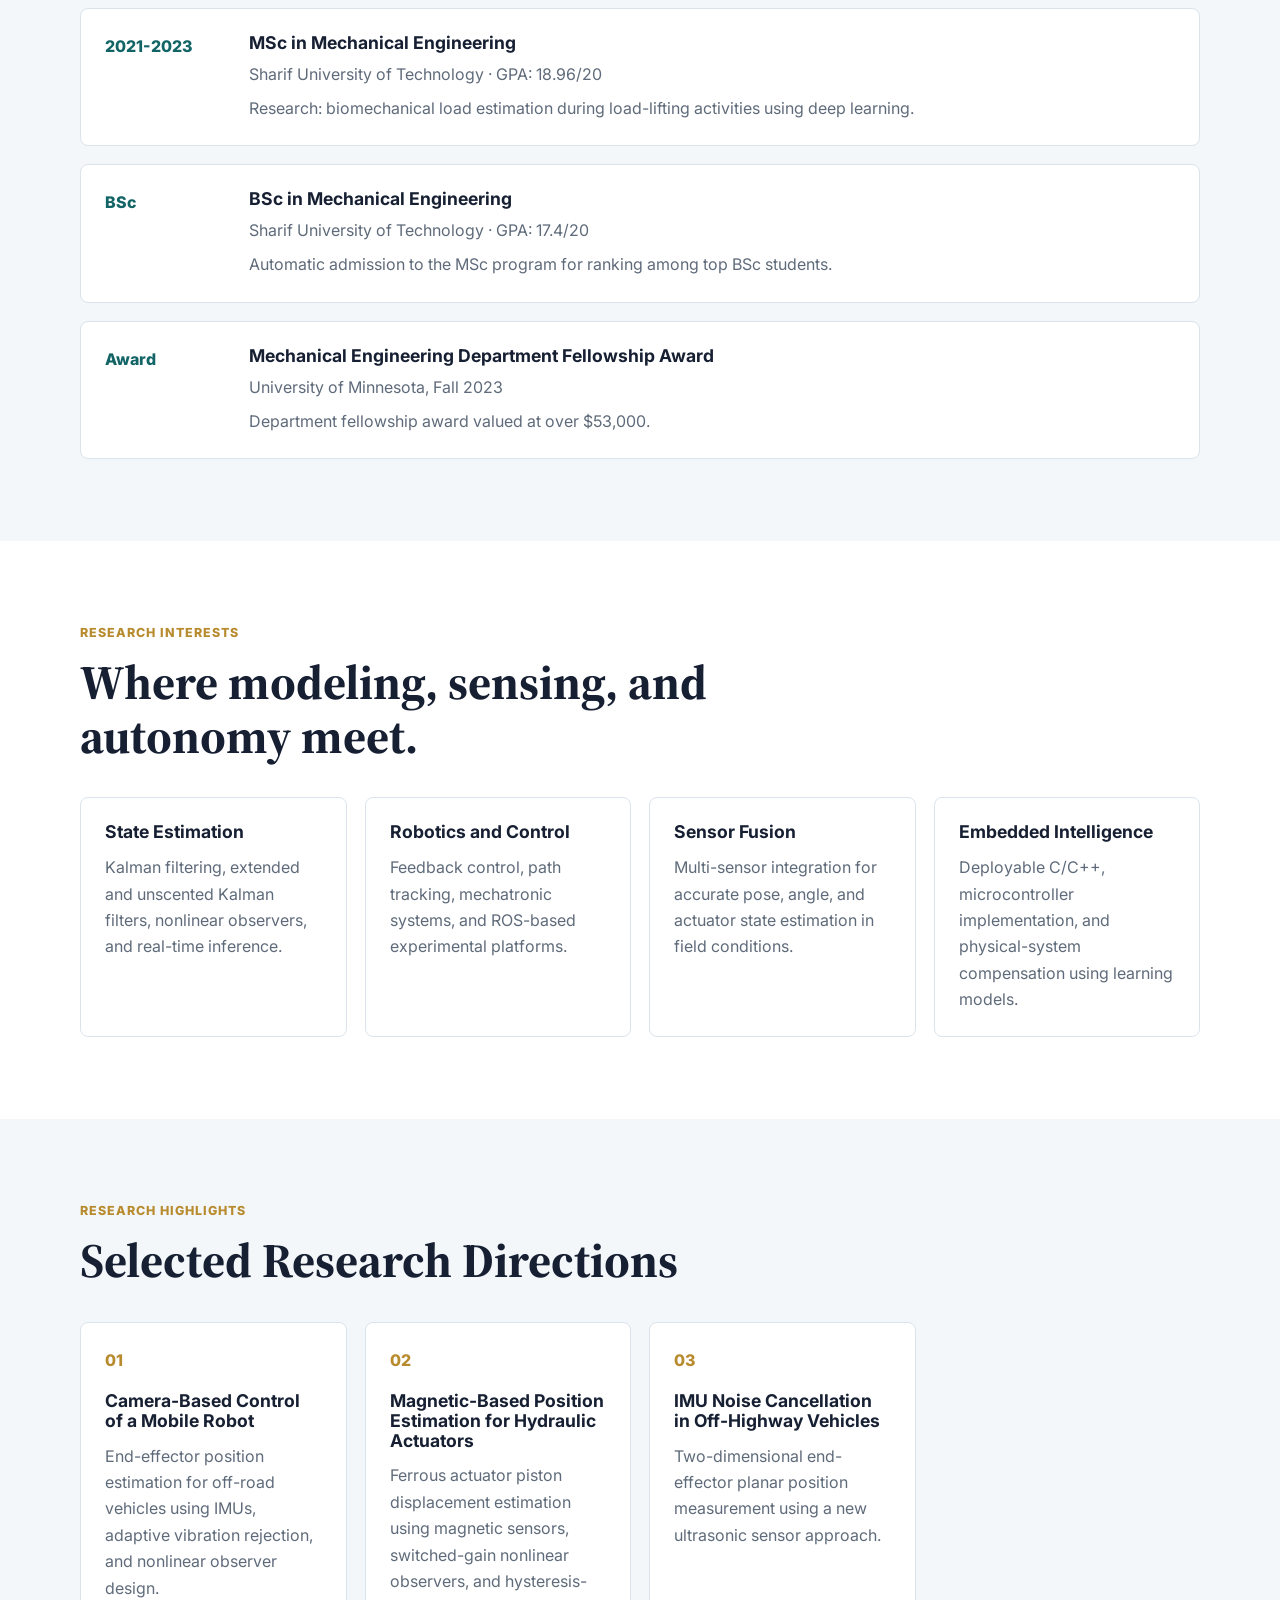
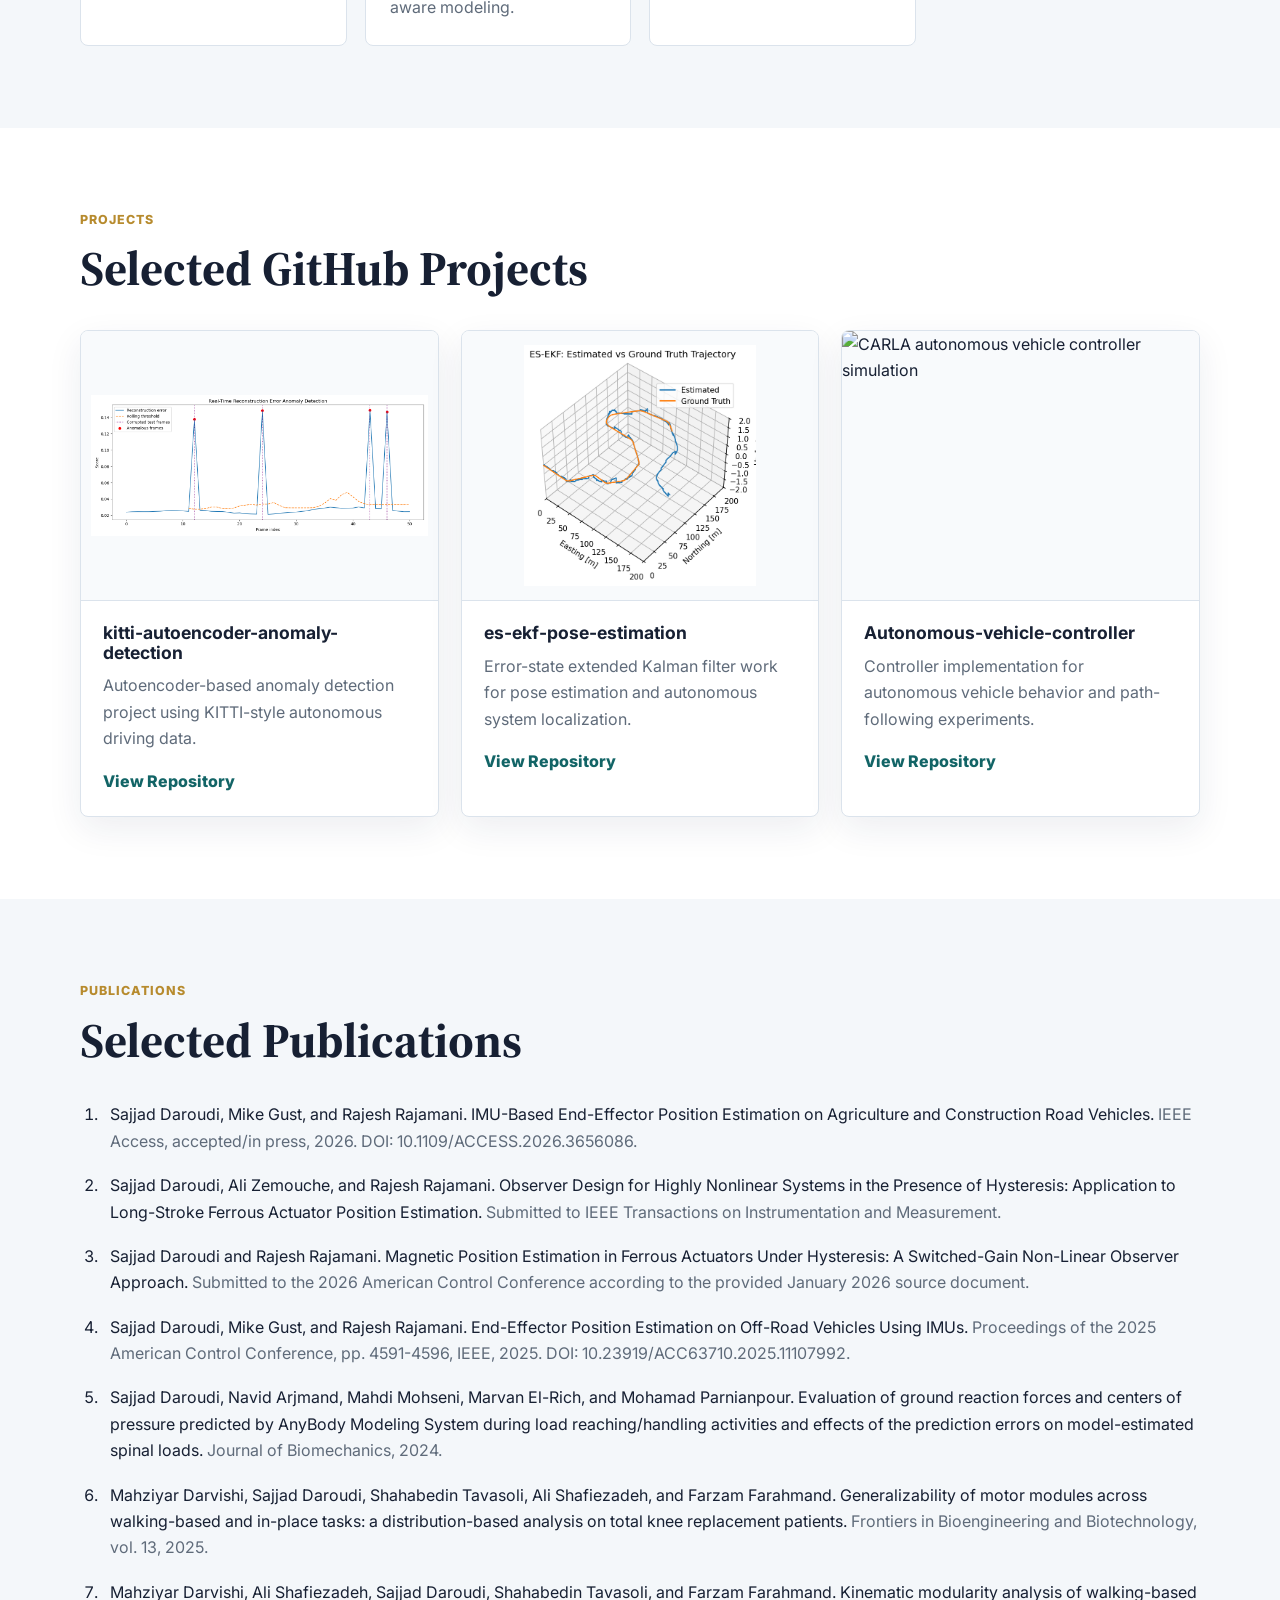
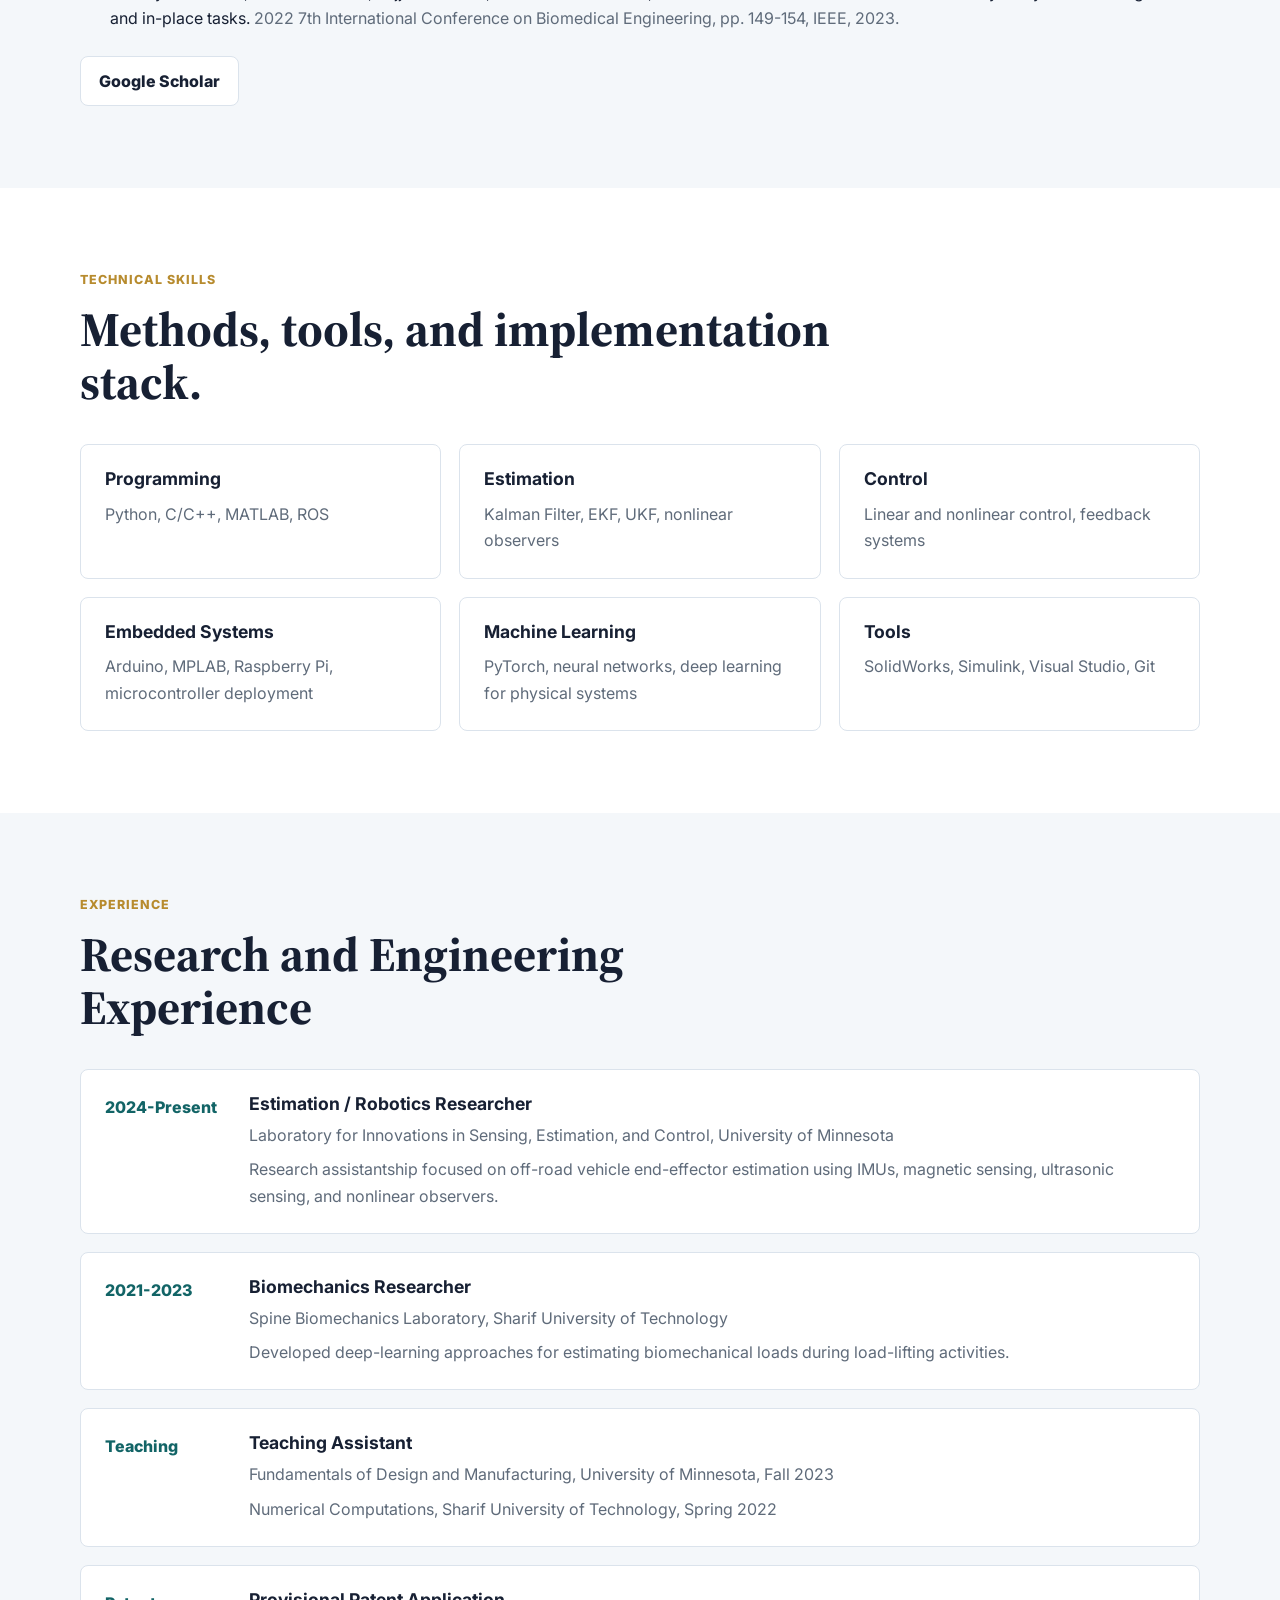
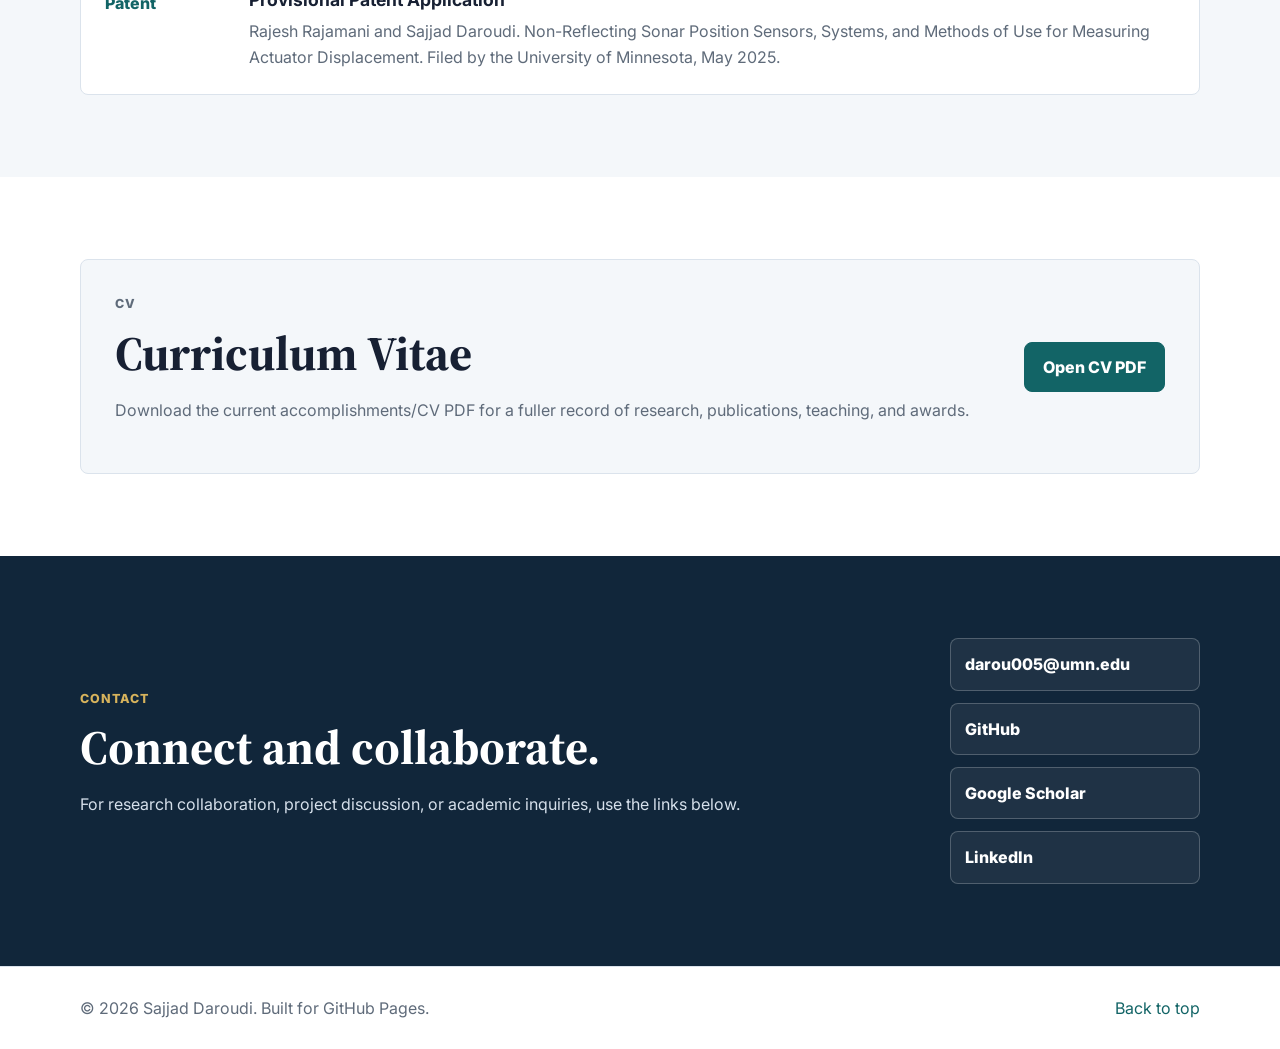
==== commit 7529fff2: "Update profile photo and project image sizing" ====
--- a/index.html
+++ b/index.html
@@ -55,7 +55,7 @@
           </div>
         </div>
         <aside class="profile-panel" aria-label="Profile summary">
-          <img class="profile-photo" src="assets/profile-placeholder.svg" alt="Profile photo placeholder for Sajjad Daroudi">
+          <img class="profile-photo" src="assets/profile-photo.png" alt="Profile photo of Sajjad Daroudi">
           <div>
             <h2>University of Minnesota</h2>
             <p>PhD Candidate in Mechanical Engineering</p>
--- a/styles.css
+++ b/styles.css
@@ -237,7 +237,7 @@
 }
 
 .profile-photo {
-  width: 190px;
+  width: 220px;
   aspect-ratio: 1;
   margin: 0 auto 24px;
   border-radius: 8px;
@@ -374,18 +374,18 @@
 
 .project-card img {
   width: 100%;
-  height: 210px;
+  height: 270px;
   object-fit: contain;
   background: #f8fafc;
   border-bottom: 1px solid var(--line);
 }
 
 .project-card img.project-plot {
-  padding: 16px;
+  padding: 10px;
 }
 
 .project-card img.project-plot-compact {
-  padding: 24px;
+  padding: 14px;
 }
 
 .project-card div {
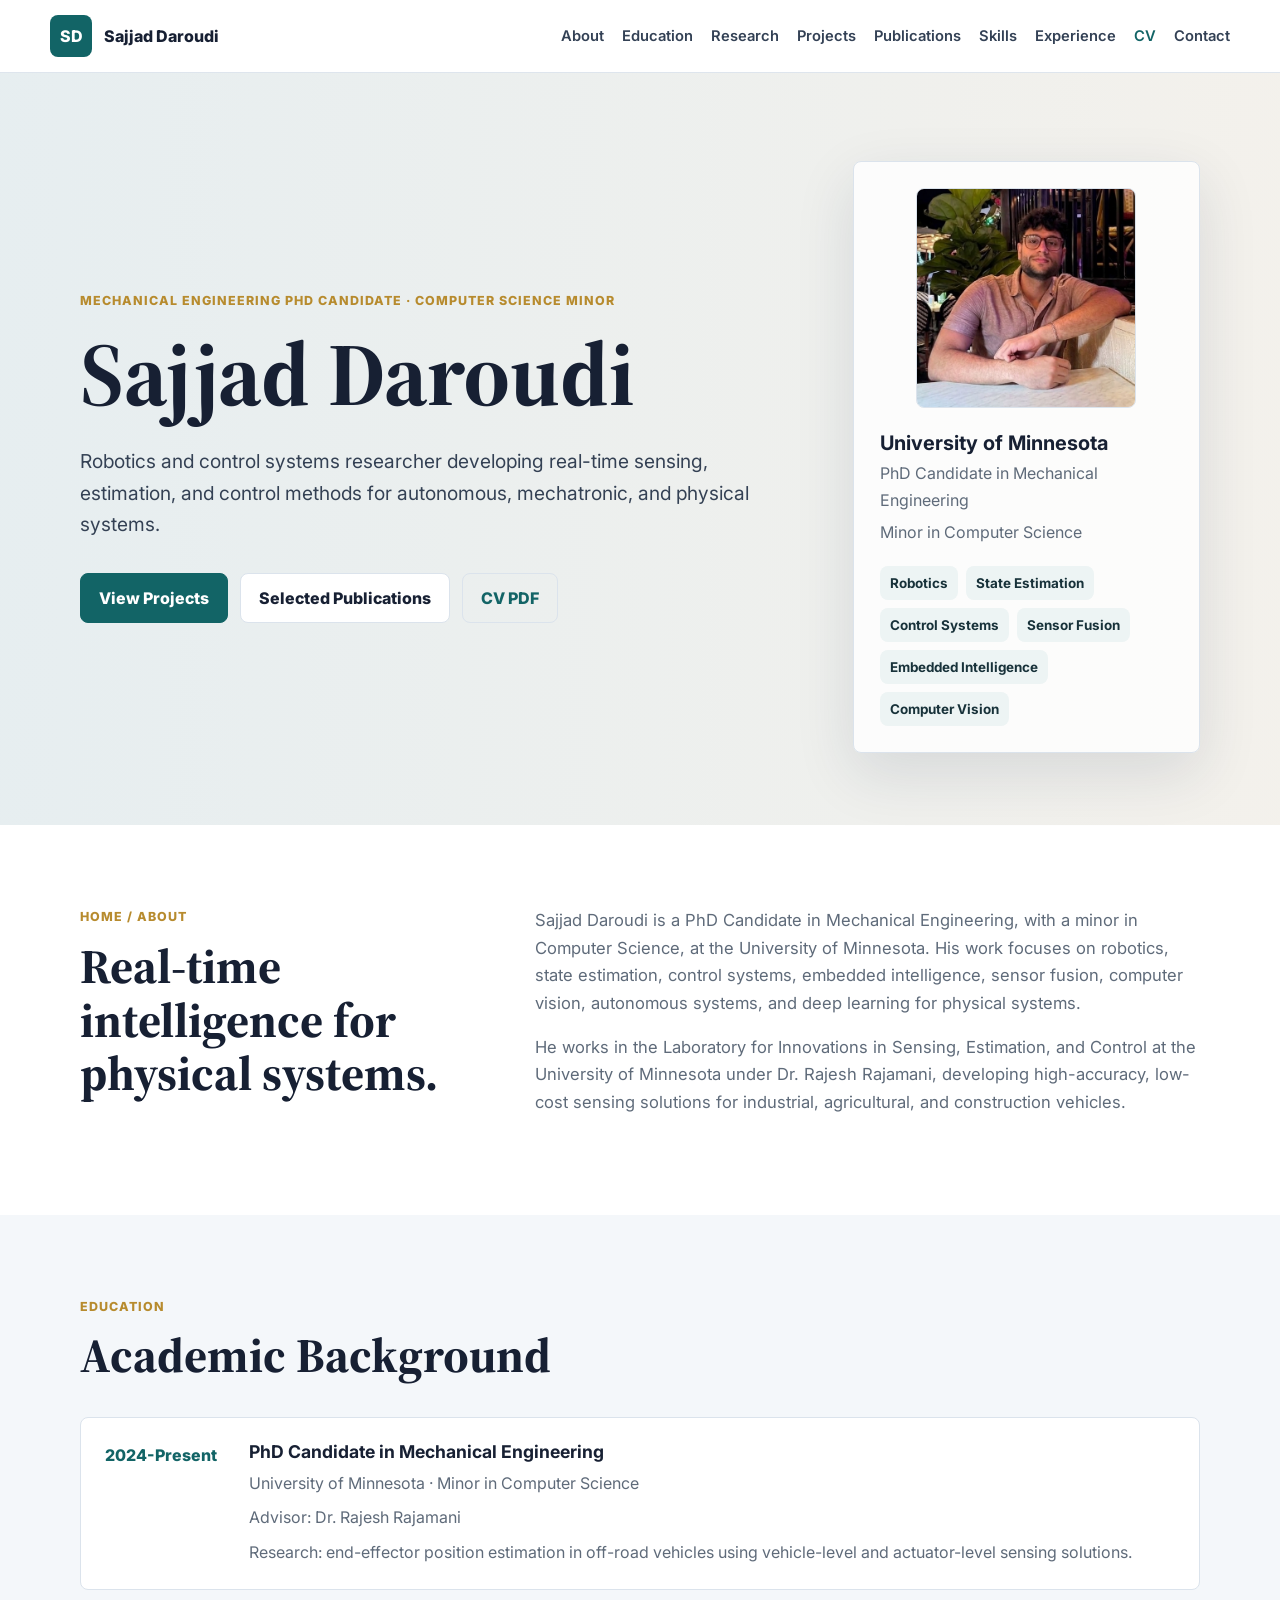
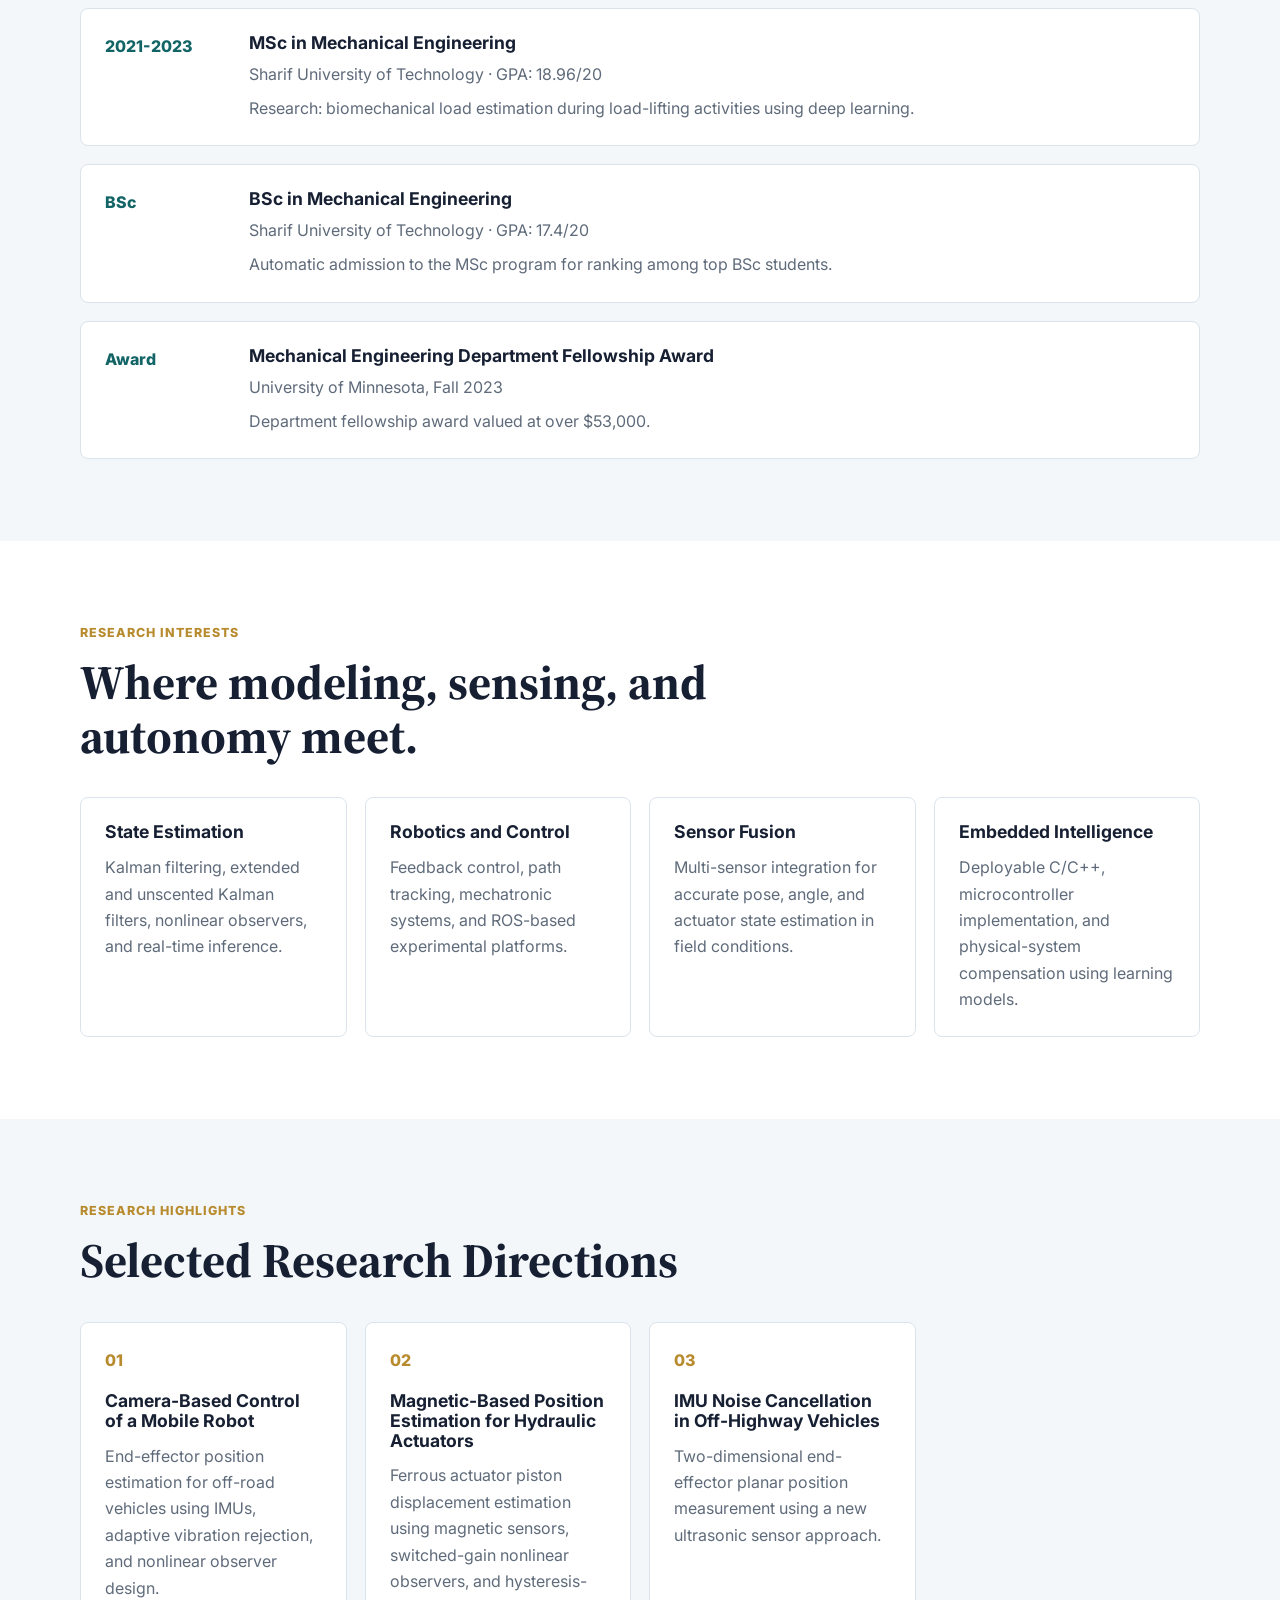
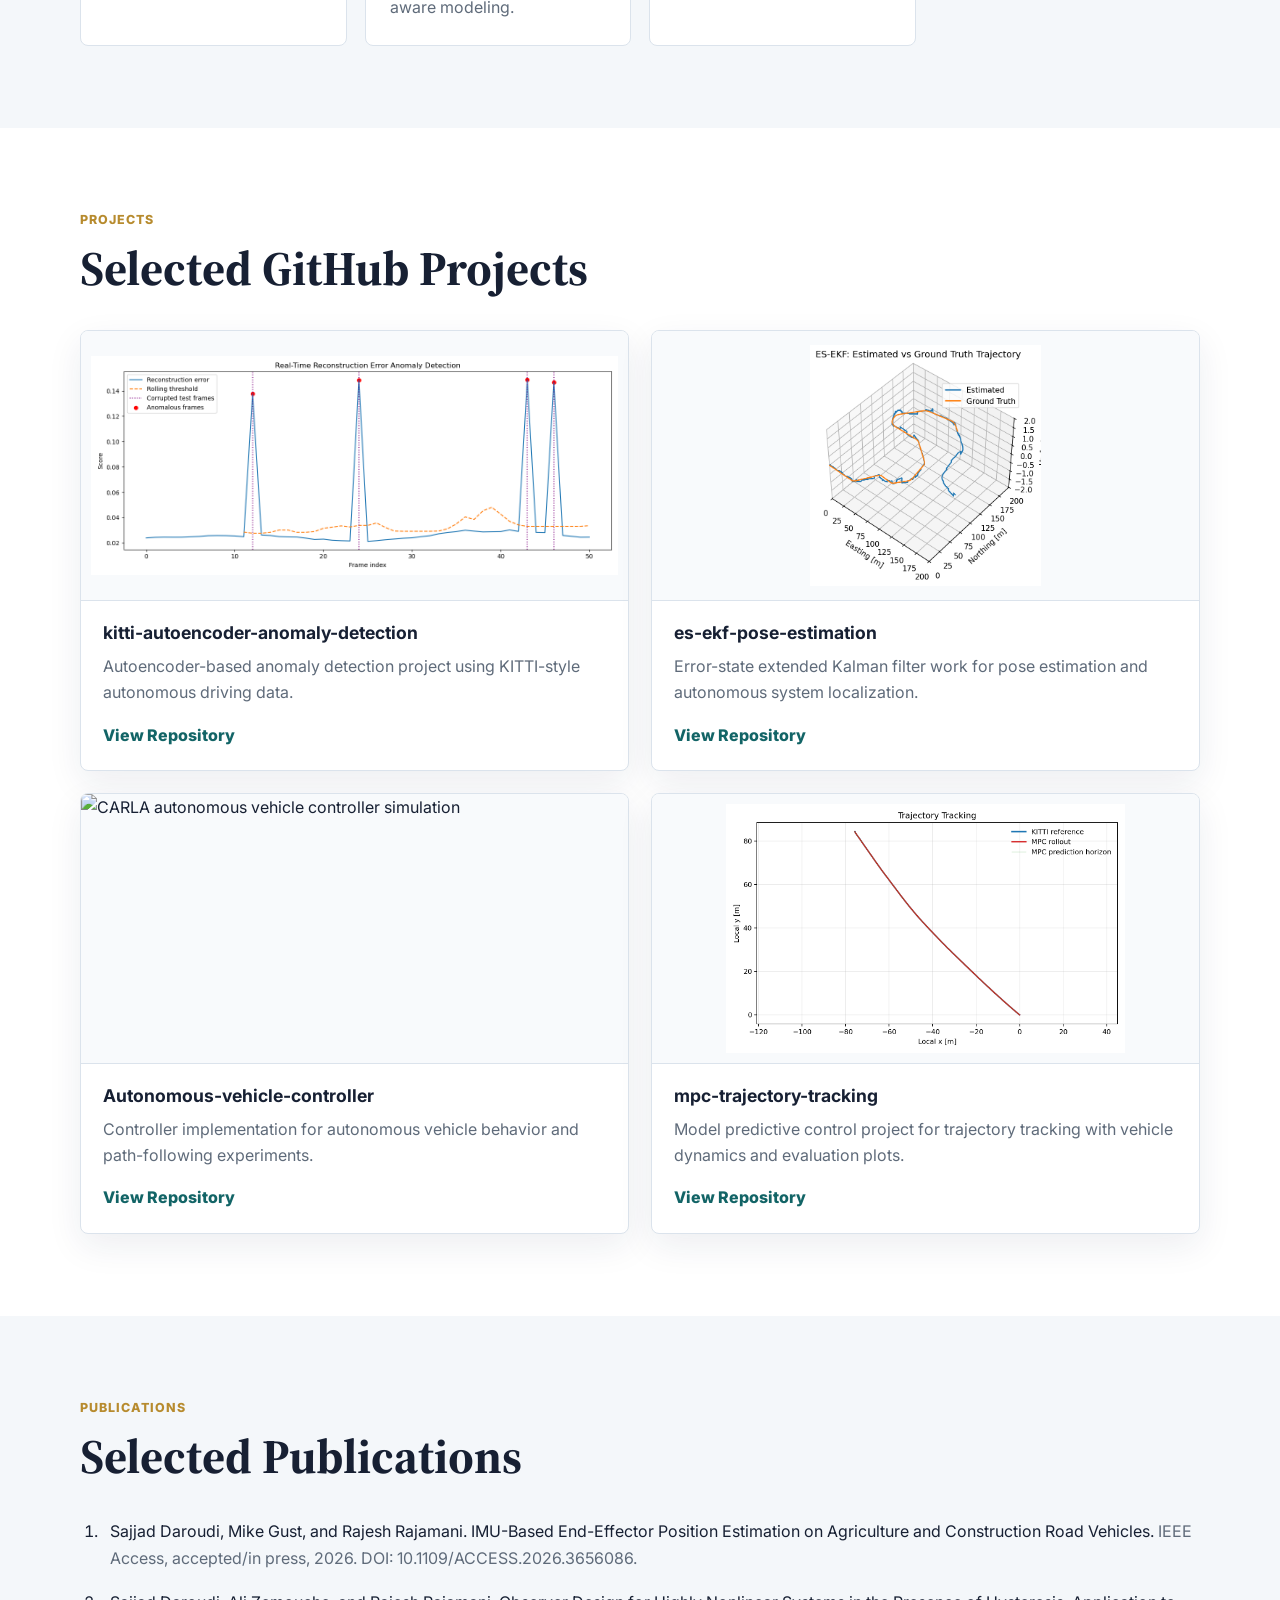
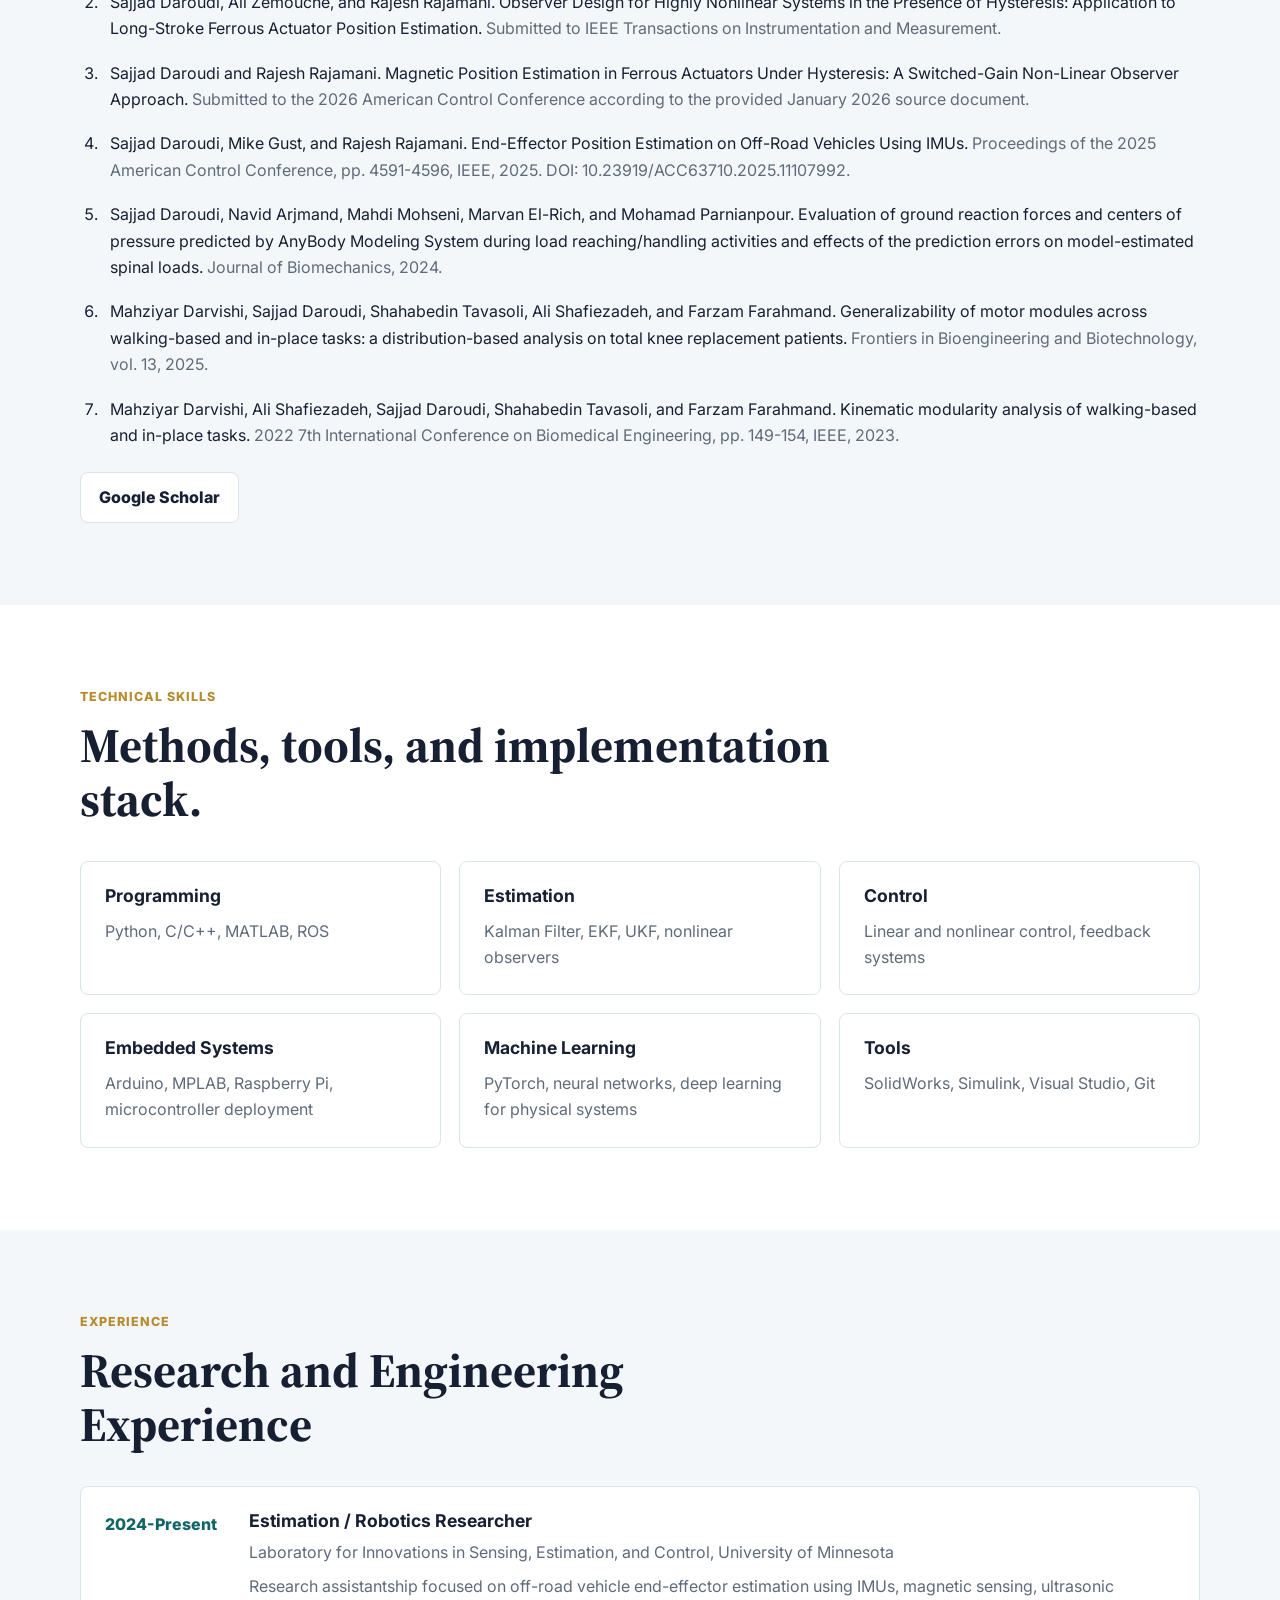
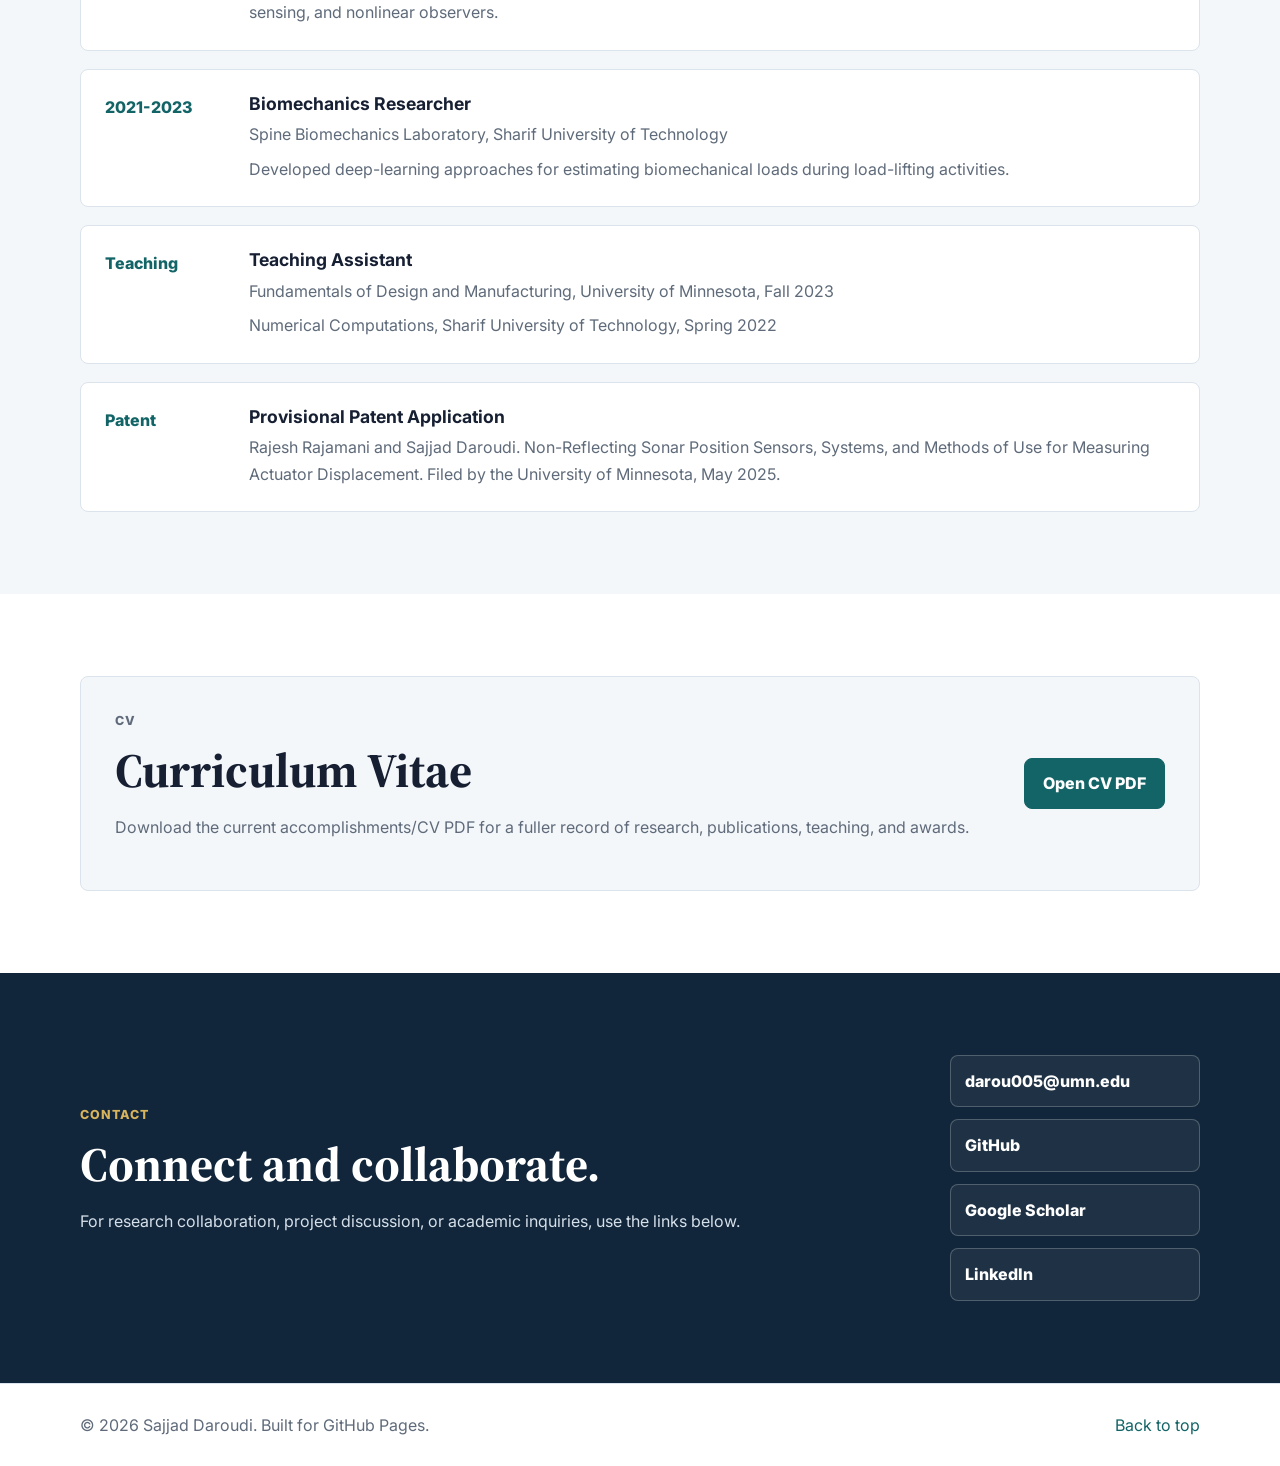
==== commit 1dd34902: "Add MPC trajectory tracking project" ====
--- a/index.html
+++ b/index.html
@@ -3,8 +3,60 @@
 <head>
   <meta charset="UTF-8">
   <meta name="viewport" content="width=device-width, initial-scale=1.0">
-  <meta name="description" content="Academic portfolio for Sajjad Daroudi, PhD Candidate in Mechanical Engineering at the University of Minnesota.">
-  <title>Sajjad Daroudi | Robotics, Estimation, and Control</title>
+  <title>Sajjad Daroudi | Robotics, State Estimation, and Control Systems</title>
+  <meta name="description" content="Academic portfolio of Sajjad Daroudi, PhD Candidate in Mechanical Engineering at the University of Minnesota working on robotics, state estimation, sensor fusion, control systems, embedded intelligence, computer vision, autonomous systems, and deep learning for physical systems.">
+  <meta name="author" content="Sajjad Daroudi">
+  <meta name="keywords" content="Sajjad Daroudi, robotics, state estimation, control systems, sensor fusion, embedded intelligence, computer vision, autonomous systems, mechanical engineering, University of Minnesota">
+  <meta name="robots" content="index, follow">
+  <link rel="canonical" href="https://sajjaddaroudi.github.io/">
+  <meta property="og:type" content="profile">
+  <meta property="og:title" content="Sajjad Daroudi | Robotics, State Estimation, and Control Systems">
+  <meta property="og:description" content="PhD Candidate in Mechanical Engineering at the University of Minnesota focused on robotics, state estimation, sensor fusion, control systems, and embedded intelligence.">
+  <meta property="og:url" content="https://sajjaddaroudi.github.io/">
+  <meta property="og:image" content="https://sajjaddaroudi.github.io/assets/profile-photo.png">
+  <meta property="og:site_name" content="Sajjad Daroudi Portfolio">
+  <meta property="profile:first_name" content="Sajjad">
+  <meta property="profile:last_name" content="Daroudi">
+  <meta name="twitter:card" content="summary_large_image">
+  <meta name="twitter:title" content="Sajjad Daroudi | Robotics, State Estimation, and Control Systems">
+  <meta name="twitter:description" content="Academic portfolio of Sajjad Daroudi, PhD Candidate in Mechanical Engineering at the University of Minnesota.">
+  <meta name="twitter:image" content="https://sajjaddaroudi.github.io/assets/profile-photo.png">
+  <script type="application/ld+json">
+    {
+      "@context": "https://schema.org",
+      "@type": "Person",
+      "name": "Sajjad Daroudi",
+      "url": "https://sajjaddaroudi.github.io/",
+      "image": "https://sajjaddaroudi.github.io/assets/profile-photo.png",
+      "jobTitle": "PhD Candidate in Mechanical Engineering",
+      "email": "mailto:darou005@umn.edu",
+      "affiliation": {
+        "@type": "CollegeOrUniversity",
+        "name": "University of Minnesota",
+        "url": "https://twin-cities.umn.edu/"
+      },
+      "alumniOf": {
+        "@type": "CollegeOrUniversity",
+        "name": "Sharif University of Technology",
+        "url": "https://en.sharif.edu/"
+      },
+      "knowsAbout": [
+        "Robotics",
+        "State Estimation",
+        "Control Systems",
+        "Embedded Intelligence",
+        "Sensor Fusion",
+        "Computer Vision",
+        "Autonomous Systems",
+        "Deep Learning for Physical Systems"
+      ],
+      "sameAs": [
+        "https://github.com/SajjadDaroudi",
+        "https://scholar.google.com/citations?user=tFuZYSwAAAAJ&hl=en",
+        "https://www.linkedin.com/in/sajjad-daroudi-25a764155"
+      ]
+    }
+  </script>
   <link rel="preconnect" href="https://fonts.googleapis.com">
   <link rel="preconnect" href="https://fonts.gstatic.com" crossorigin>
   <link href="https://fonts.googleapis.com/css2?family=Inter:wght@400;500;600;700;800&family=Source+Serif+4:wght@600;700&display=swap" rel="stylesheet">
@@ -41,7 +93,7 @@
     <section class="hero section-band" id="home">
       <div class="container hero-grid">
         <div class="hero-copy">
-          <p class="eyebrow">Mechanical Engineering PhD Candidate · Computer Science Minor</p>
+          <p class="eyebrow">Mechanical Engineering PhD Candidate &middot; Computer Science Minor</p>
           <h1>Sajjad Daroudi</h1>
           <p class="lead">
             Robotics and control systems researcher developing real-time sensing,
@@ -225,6 +277,14 @@
               <a href="https://github.com/SajjadDaroudi/Autonomous-vehicle-controller">View Repository</a>
             </div>
           </article>
+          <article class="project-card">
+            <img class="project-plot" src="assets/project-mpc-trajectory-tracking.png" alt="MPC trajectory tracking result plot">
+            <div>
+              <h3>mpc-trajectory-tracking</h3>
+              <p>Model predictive control project for trajectory tracking with vehicle dynamics and evaluation plots.</p>
+              <a href="https://github.com/SajjadDaroudi/mpc-trajectory-tracking">View Repository</a>
+            </div>
+          </article>
         </div>
       </div>
     </section>
@@ -349,7 +409,7 @@
           <a href="mailto:darou005@umn.edu">darou005@umn.edu</a>
           <a href="https://github.com/SajjadDaroudi">GitHub</a>
           <a href="https://scholar.google.com/citations?user=tFuZYSwAAAAJ&hl=en">Google Scholar</a>
-          <a href="https://www.linkedin.com/in/sajjad-daroudi-25a764155/">LinkedIn</a>
+          <a href="https://www.linkedin.com/in/sajjad-daroudi-25a764155">LinkedIn</a>
         </div>
       </div>
     </section>
--- a/styles.css
+++ b/styles.css
@@ -360,7 +360,7 @@
 
 .project-grid {
   display: grid;
-  grid-template-columns: repeat(3, 1fr);
+  grid-template-columns: repeat(2, 1fr);
   gap: 22px;
 }
 
